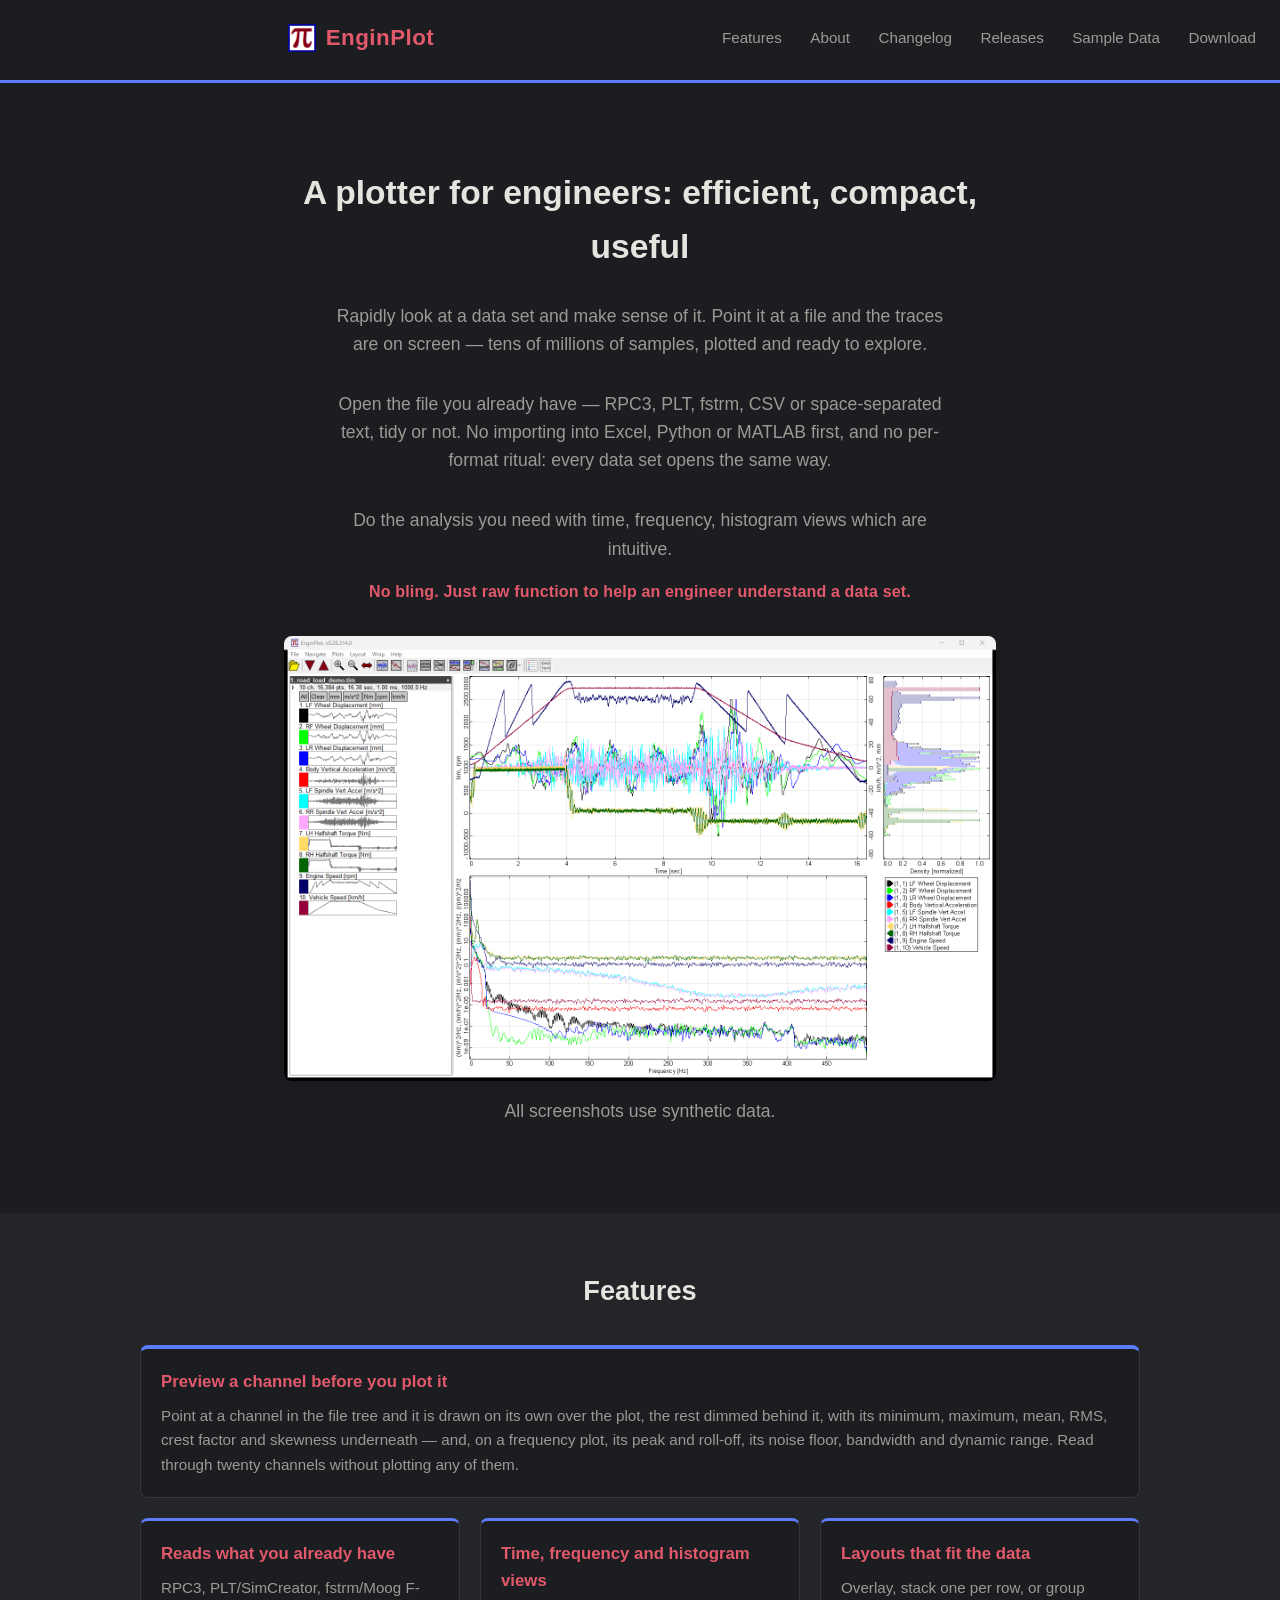
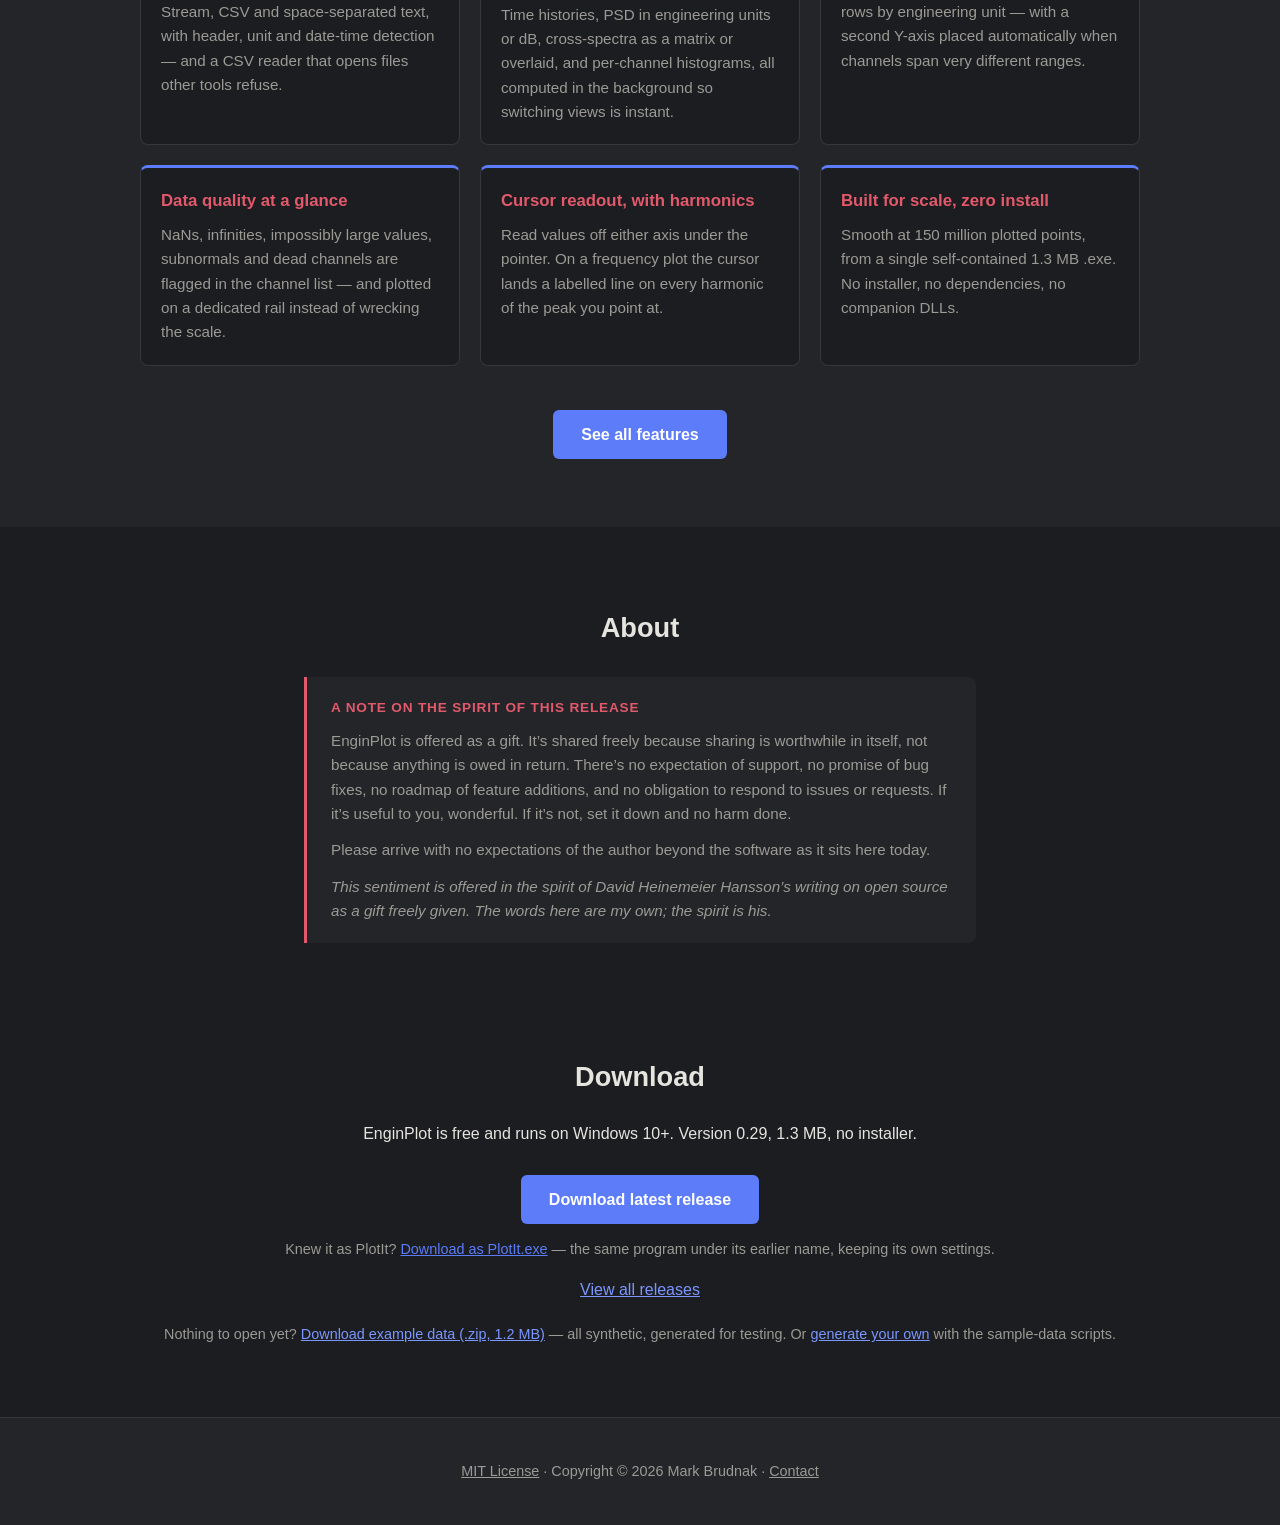
==== index.html @ 66fd397c "Ship 0.29.359.0, and lead the features with the preview 0.29.358.0 never left this repo, so it is re" ====
<!DOCTYPE html>
<html lang="en">
<head>
    <meta charset="UTF-8">
    <meta name="viewport" content="width=device-width, initial-scale=1.0">
    <title>EnginPlot — a plotter for engineers: efficient, compact, useful</title>
    <meta name="description" content="Look at a data set and make sense of it, fast. Opens the RPC3, PLT, fstrm, CSV or space-separated file you already have &mdash; no import into Excel, Python or MATLAB.">
    <link rel="icon" type="image/png" href="images/favicon.png">
    <link rel="stylesheet" href="styles.css">
</head>
<body>
    <header>
        <div class="brand">
            <img src="images/favicon.png" alt="">
            <h1>EnginPlot</h1>
        </div>
        <nav>
            <a href="features.html">Features</a>
            <a href="#about">About</a>
            <a href="changelog.html">Changelog</a>
            <a href="releases.html">Releases</a>
            <a href="sample-data.html">Sample Data</a>
            <a href="#download">Download</a>
        </nav>
    </header>

    <section id="hero">
        <h2>A plotter for engineers: efficient, compact, useful</h2>
        <p>Rapidly look at a data set and make sense of it. Point it at a file and the
           traces are on screen &mdash; tens of millions of samples, plotted and ready to
           explore.</p>
        <p>Open the file you already have &mdash; RPC3, PLT, fstrm, CSV or space-separated
           text, tidy or not. No importing into Excel, Python or MATLAB first, and no
           per-format ritual: every data set opens the same way.</p>
        <p>Do the analysis you need with time, frequency, histogram views
           which are intuitive.</p>
        <p class="hero-tag">No bling. Just raw function to help an engineer understand a data set.</p>

        <div class="hero-shot">
            <img src="images/features/overview.png" alt="EnginPlot showing ten channels of synthetic road-load data — a time-history plot above a power-spectral-density plot, with channel thumbnails on the left and a histogram panel on the right">
        </div>
        <p class="hero-note">All screenshots use synthetic data.</p>
    </section>

    <section id="features">
        <h2>Features</h2>
        <div class="feature-grid">
            <div class="feature-card feature-card-wide">
                <h3><a href="features.html#preview">Preview a channel before you plot it</a></h3>
                <p>Point at a channel in the file tree and it is drawn on its own over the plot,
                   the rest dimmed behind it, with its minimum, maximum, mean, RMS, crest factor
                   and skewness underneath &mdash; and, on a frequency plot, its peak and
                   roll-off, its noise floor, bandwidth and dynamic range. Read through twenty
                   channels without plotting any of them.</p>
            </div>
            <div class="feature-card">
                <h3><a href="features.html#formats">Reads what you already have</a></h3>
                <p>RPC3, PLT/SimCreator, fstrm/Moog F-Stream, CSV and space-separated text, with header, unit and date-time detection &mdash; and a CSV reader that opens files other tools refuse.</p>
            </div>
            <div class="feature-card">
                <h3><a href="features.html#spectra">Time, frequency and histogram views</a></h3>
                <p>Time histories, PSD in engineering units or dB, cross-spectra as a matrix or overlaid, and per-channel histograms, all computed in the background so switching views is instant.</p>
            </div>
            <div class="feature-card">
                <h3><a href="features.html#dual-axis">Layouts that fit the data</a></h3>
                <p>Overlay, stack one per row, or group rows by engineering unit &mdash; with a second Y-axis placed automatically when channels span very different ranges.</p>
            </div>
            <div class="feature-card">
                <h3><a href="features.html#quality">Data quality at a glance</a></h3>
                <p>NaNs, infinities, impossibly large values, subnormals and dead channels are flagged in the channel list &mdash; and plotted on a dedicated rail instead of wrecking the scale.</p>
            </div>
            <div class="feature-card">
                <h3><a href="features.html#cursor">Cursor readout, with harmonics</a></h3>
                <p>Read values off either axis under the pointer. On a frequency plot the cursor lands a labelled line on every harmonic of the peak you point at.</p>
            </div>
            <div class="feature-card">
                <h3><a href="features.html#big-data">Built for scale, zero install</a></h3>
                <p>Smooth at 150 million plotted points, from a single self-contained 1.3&nbsp;MB .exe. No installer, no dependencies, no companion DLLs.</p>
            </div>
        </div>
        <p class="features-more"><a href="features.html" class="btn">See all features</a></p>
    </section>

    <section id="about">
        <h2>About</h2>
        <div class="gift-note">
            <h3>A note on the spirit of this release</h3>
            <p>EnginPlot is offered as a gift. It&rsquo;s shared freely because sharing is
               worthwhile in itself, not because anything is owed in return. There&rsquo;s
               no expectation of support, no promise of bug fixes, no roadmap of feature
               additions, and no obligation to respond to issues or requests. If it&rsquo;s
               useful to you, wonderful. If it&rsquo;s not, set it down and no harm done.</p>
            <p>Please arrive with no expectations of the author beyond the software as it
               sits here today.</p>
            <p>This sentiment is offered in the spirit of David Heinemeier Hansson&rsquo;s
               writing on open source as a gift freely given. The words here are my own;
               the spirit is his.</p>
        </div>
    </section>

    <section id="download">
        <h2>Download</h2>
        <p>EnginPlot is free and runs on Windows 10+. Version 0.29, 1.3&nbsp;MB, no installer.</p>
        <a href="downloads/EnginPlot-latest.exe" class="btn" download>Download latest release</a>
        <p class="download-alt">Knew it as PlotIt?
           <a href="downloads/PlotIt-latest.exe" download>Download as PlotIt.exe</a> &mdash; the same
           program under its earlier name, keeping its own settings.</p>
        <p><a href="releases.html">View all releases</a></p>
        <p class="download-sub">Nothing to open yet? <a href="downloads/enginplot-example-data.zip" download>Download example data (.zip, 1.2&nbsp;MB)</a>
           &mdash; all synthetic, generated for testing. Or
           <a href="sample-data.html">generate your own</a> with the sample-data scripts.</p>
    </section>

    <footer>
        <p><a href="license.html">MIT License</a> &middot; Copyright &copy; 2026 Mark Brudnak &middot;
           <a href="mailto:contact@enginplot.net">Contact</a></p>
    </footer>

</body>
</html>
---- styles.css ----
:root {
    --ink: #e6e4df;
    --muted: #9c9a94;
    --bg: #1b1d21;
    --bg-alt: #232529;
    --border: #35373c;
    --accent: #5c7cfa;
    --accent-dark: #7c96ff;
    --maroon: #e2596b;
}

* {
    box-sizing: border-box;
}

body {
    font-family: -apple-system, "Segoe UI", Roboto, Arial, sans-serif;
    margin: 0;
    padding: 0;
    background-color: var(--bg);
    color: var(--ink);
    line-height: 1.6;
}

a {
    color: var(--accent-dark);
}

a:visited {
    color: var(--accent-dark);
}

a:hover {
    color: var(--accent);
}

header {
    background-color: var(--bg);
    padding: 20px 24px;
    text-align: center;
    border-bottom: 3px solid var(--accent);
    position: sticky;
    top: 0;
    z-index: 10;
}

.brand {
    display: inline-flex;
    align-items: center;
    gap: 10px;
}

.brand img {
    width: 28px;
    height: 28px;
}

header h1 {
    margin: 0;
    display: inline-block;
    font-size: 1.4rem;
    letter-spacing: 0.02em;
    color: var(--maroon);
}

nav {
    float: right;
    line-height: 2.2rem;
}

nav a {
    margin-left: 24px;
    text-decoration: none;
    color: var(--muted);
    font-size: 0.95rem;
}

nav a:hover {
    color: var(--accent);
}

h2 {
    color: var(--ink);
    font-size: 1.7rem;
    text-align: center;
}

section {
    max-width: 1000px;
    margin: 0 auto;
    padding: 56px 24px;
}

#hero {
    text-align: center;
    max-width: 760px;
}

#hero h2 {
    font-size: 2.1rem;
}

#hero > p {
    color: var(--muted);
    font-size: 1.1rem;
    max-width: 620px;
    margin: 16px auto 32px;
}

.hero-tag {
    color: var(--maroon) !important;
    font-weight: 600;
    font-size: 1rem !important;
    letter-spacing: 0.01em;
    margin: -16px auto 32px !important;
}

.hero-shot {
    border-radius: 8px;
    overflow: hidden;
    box-shadow: 0 4px 20px rgba(0, 0, 0, 0.12);
    background-color: var(--bg-alt);
}

.hero-shot img {
    width: 100%;
    height: auto;
    display: block;
}

#features {
    background-color: var(--bg-alt);
    max-width: none;
}

#features > h2, #download > h2 {
    margin-top: 0;
}

.feature-grid {
    max-width: 1000px;
    margin: 32px auto 0;
    display: grid;
    grid-template-columns: repeat(3, 1fr);
    gap: 20px;
}

.feature-card {
    background-color: var(--bg);
    border: 1px solid var(--border);
    border-top: 3px solid var(--accent);
    border-radius: 8px;
    padding: 20px;
}

.feature-card-wide {
    grid-column: 1 / -1;
    border-top-width: 4px;
}

.feature-card h3 {
    margin: 0 0 8px;
    color: var(--maroon);
    font-size: 1.05rem;
}

.feature-card h3 a {
    color: inherit;
    text-decoration: none;
}

.feature-card h3 a:hover {
    text-decoration: underline;
}

.features-more {
    text-align: center;
    margin: 32px 0 0;
}

.feature-card p {
    margin: 0;
    color: var(--muted);
    font-size: 0.95rem;
}

.screenshot-footnote, .hero-note {
    text-align: center;
    color: var(--muted);
    font-size: 0.85rem;
    margin-top: 24px;
}

.brand h1 a {
    color: inherit;
    text-decoration: none;
}

#about {
    max-width: 720px;
}

#changelog, #license, #releases {
    max-width: 720px;
}

.release-row {
    display: flex;
    align-items: center;
    justify-content: space-between;
    gap: 16px;
    padding: 18px 0;
    border-bottom: 1px solid var(--border);
}

.release-row:last-child {
    border-bottom: none;
}

.release-row-info h3 {
    margin: 0 0 4px;
    font-size: 1.05rem;
    color: var(--maroon);
}

.release-row-info p {
    margin: 0;
    color: var(--muted);
    font-size: 0.9rem;
}

.release-row-info p a {
    color: var(--accent);
}

.btn-small {
    padding: 8px 18px;
    margin: 0;
    font-size: 0.9rem;
    flex-shrink: 0;
}

.releases-intro {
    color: var(--muted);
    margin: 0 0 8px;
}

.release-row-links {
    display: flex;
    flex-direction: column;
    align-items: flex-end;
    gap: 6px;
    flex-shrink: 0;
}

.release-alt {
    font-size: 0.82rem;
    color: var(--muted);
    text-decoration: underline;
    text-decoration-style: dotted;
    text-underline-offset: 3px;
}

.release-alt:hover {
    color: var(--accent);
}

.license-text {
    margin-top: 24px;
    padding: 24px 28px;
    background-color: var(--bg-alt);
    border: 1px solid var(--border);
    border-radius: 8px;
    font-family: "Cascadia Mono", "Consolas", monospace;
    font-size: 0.85rem;
    line-height: 1.7;
    color: var(--ink);
    white-space: pre-wrap;
    overflow-x: auto;
}

.changelog-intro {
    color: var(--muted);
    margin-top: -8px;
}

.release {
    padding: 18px 0;
    border-bottom: 1px solid var(--border);
}

.release:last-child {
    border-bottom: none;
}

.release h3 {
    margin: 0 0 8px;
    font-size: 1.05rem;
    color: var(--maroon);
}

.release h3 time {
    color: var(--muted);
    font-weight: 400;
    font-size: 0.9rem;
}

.release ul {
    margin: 0;
    padding-left: 20px;
    color: var(--ink);
}

.release li {
    margin-bottom: 4px;
}

.gift-note {
    margin-top: 28px;
    padding: 20px 24px;
    background-color: var(--bg-alt);
    border-left: 3px solid var(--maroon);
    border-radius: 0 8px 8px 0;
}

.gift-note h3 {
    margin: 0 0 10px;
    font-size: 0.85rem;
    letter-spacing: 0.06em;
    text-transform: uppercase;
    color: var(--maroon);
}

.gift-note p {
    color: var(--muted);
    font-size: 0.95rem;
    margin: 0 0 12px;
}

.gift-note p:last-child {
    margin-bottom: 0;
    font-style: italic;
}

#download {
    text-align: center;
}

.download-alt {
    margin-top: 2px;
    font-size: 0.9rem;
    color: var(--muted);
}

.download-alt a {
    color: var(--accent);
}

.download-sub {
    margin-top: 20px;
    font-size: 0.9rem;
    color: var(--muted);
}

.btn {
    display: inline-block;
    background-color: var(--accent);
    color: white;
    padding: 12px 28px;
    text-decoration: none;
    border-radius: 6px;
    margin: 12px 0;
    font-weight: 600;
}

.btn:hover {
    background-color: var(--accent-dark);
}

footer {
    text-align: center;
    padding: 28px;
    background-color: var(--bg-alt);
    border-top: 1px solid var(--border);
    color: var(--muted);
    font-size: 0.9rem;
}

footer a {
    color: var(--muted);
}

/* ---------- Features page ---------- */

#overview {
    max-width: 1100px;
    padding-bottom: 24px;
}

#overview > h2 {
    margin-top: 0;
}

.overview-intro {
    text-align: center;
    color: var(--muted);
    max-width: 620px;
    margin: 0 auto 28px;
}

.overview-shot {
    margin: 0;
}

.hotspot-frame {
    position: relative;
}

.hotspot-frame img {
    width: 100%;
    display: block;
    border: 1px solid var(--border);
    border-radius: 8px;
}

.hotspot {
    position: absolute;
    transform: translate(-50%, -50%);
    width: 30px;
    height: 30px;
    border-radius: 50%;
    background-color: var(--maroon);
    color: white !important;
    font-weight: 700;
    font-size: 0.9rem;
    line-height: 30px;
    text-align: center;
    text-decoration: none;
    box-shadow: 0 0 0 3px rgba(255, 255, 255, 0.85), 0 2px 8px rgba(0, 0, 0, 0.5);
}

.hotspot:hover, .hotspot:focus-visible {
    background-color: var(--accent);
}

.overview-key {
    display: flex;
    flex-wrap: wrap;
    justify-content: center;
    gap: 6px 28px;
    margin: 20px 0 0;
    padding-left: 20px;
    color: var(--muted);
    font-size: 0.95rem;
}

.features-layout {
    max-width: 1100px;
    margin: 0 auto;
    padding: 0 24px 56px;
    display: grid;
    grid-template-columns: 170px 1fr;
    gap: 40px;
    align-items: start;
}

.chapter-nav {
    float: none;
    position: sticky;
    top: 100px;
    display: flex;
    flex-direction: column;
    line-height: 1.4;
    border-left: 2px solid var(--border);
}

.chapter-nav a {
    margin: 0 0 0 -2px;
    padding: 6px 0 6px 14px;
    border-left: 2px solid transparent;
}

.chapter-nav a.active {
    color: var(--ink);
    border-left-color: var(--maroon);
}

.chapters {
    min-width: 0;
}

.chapter {
    max-width: none;
    padding: 24px 0;
}

.chapter > h2 {
    text-align: left;
    margin: 0 0 8px;
    padding-bottom: 8px;
    border-bottom: 1px solid var(--border);
}

.chapter, .feature-row, #overview {
    scroll-margin-top: 90px;
}

.feature-row {
    display: flex;
    align-items: center;
    gap: 32px;
    padding: 28px 0;
    border-bottom: 1px solid var(--border);
}

.feature-row:last-child {
    border-bottom: none;
}

.feature-row:nth-of-type(even) {
    flex-direction: row-reverse;
}

.feature-row figure {
    flex: 0 0 55%;
    margin: 0;
}

.feature-row figure img, .feature-row figure video {
    width: 100%;
    display: block;
    border: 1px solid var(--border);
    border-radius: 6px;
    background-color: var(--bg-alt);
}

.feature-row .figure-tall {
    text-align: center;
}

.feature-row .figure-tall img {
    width: auto;
    max-width: 100%;
    max-height: 560px;
    display: inline-block;
}

.feature-row figure a {
    display: block;
}

.feature-row figure a:hover img {
    border-color: var(--accent);
}

.exe-card {
    display: grid;
    grid-template-columns: auto 1fr;
    align-items: center;
    gap: 14px 18px;
    padding: 28px;
    border: 1px solid var(--border);
    border-radius: 6px;
    background-color: var(--bg-alt);
}

.exe-card > img {
    width: 56px;
    height: 56px;
}

.exe-name {
    font-family: "Cascadia Mono", "Consolas", monospace;
    font-size: 1.15rem;
    color: var(--ink);
}

.exe-meta {
    color: var(--muted);
    font-size: 0.9rem;
}

.exe-facts {
    grid-column: 1 / -1;
    margin: 0;
    padding: 14px 0 0;
    border-top: 1px solid var(--border);
    list-style: none;
    display: flex;
    flex-wrap: wrap;
    gap: 8px 20px;
    color: var(--ink);
    font-size: 0.92rem;
}

.exe-facts li::before {
    content: "\2713";
    color: var(--maroon);
    margin-right: 6px;
}

.shot-placeholder {
    aspect-ratio: 16 / 10;
    display: flex;
    align-items: center;
    justify-content: center;
    padding: 20px;
    text-align: center;
    color: var(--muted);
    font-size: 0.85rem;
    border: 2px dashed var(--border);
    border-radius: 6px;
    background-color: var(--bg-alt);
}

.feature-text h3 {
    margin: 0 0 8px;
    color: var(--maroon);
    font-size: 1.15rem;
}

.feature-text p {
    margin: 0 0 10px;
    font-size: 0.97rem;
}

.feature-text p.how {
    color: var(--muted);
    font-size: 0.9rem;
}

.feature-text code {
    font-family: "Cascadia Mono", "Consolas", monospace;
    font-size: 0.85em;
    background-color: var(--bg-alt);
    padding: 1px 5px;
    border-radius: 4px;
}

@media (max-width: 860px) {
    .features-layout {
        display: block;
        padding: 0 16px 40px;
    }

    .chapter-nav {
        position: static;
        flex-direction: row;
        overflow-x: auto;
        gap: 8px;
        border-left: none;
        padding: 4px 0 12px;
    }

    .chapter-nav a {
        flex-shrink: 0;
        margin: 0;
        padding: 4px 12px;
        border: 1px solid var(--border);
        border-radius: 999px;
    }

    .chapter-nav a.active {
        border-color: var(--maroon);
    }

    .feature-row, .feature-row:nth-of-type(even) {
        flex-direction: column;
        align-items: stretch;
        gap: 16px;
    }

    .hotspot {
        width: 22px;
        height: 22px;
        line-height: 22px;
        font-size: 0.75rem;
    }
}

@media (max-width: 720px) {
    nav {
        float: none;
        display: block;
        margin-top: 8px;
    }

    .feature-grid {
        grid-template-columns: 1fr;
    }
}
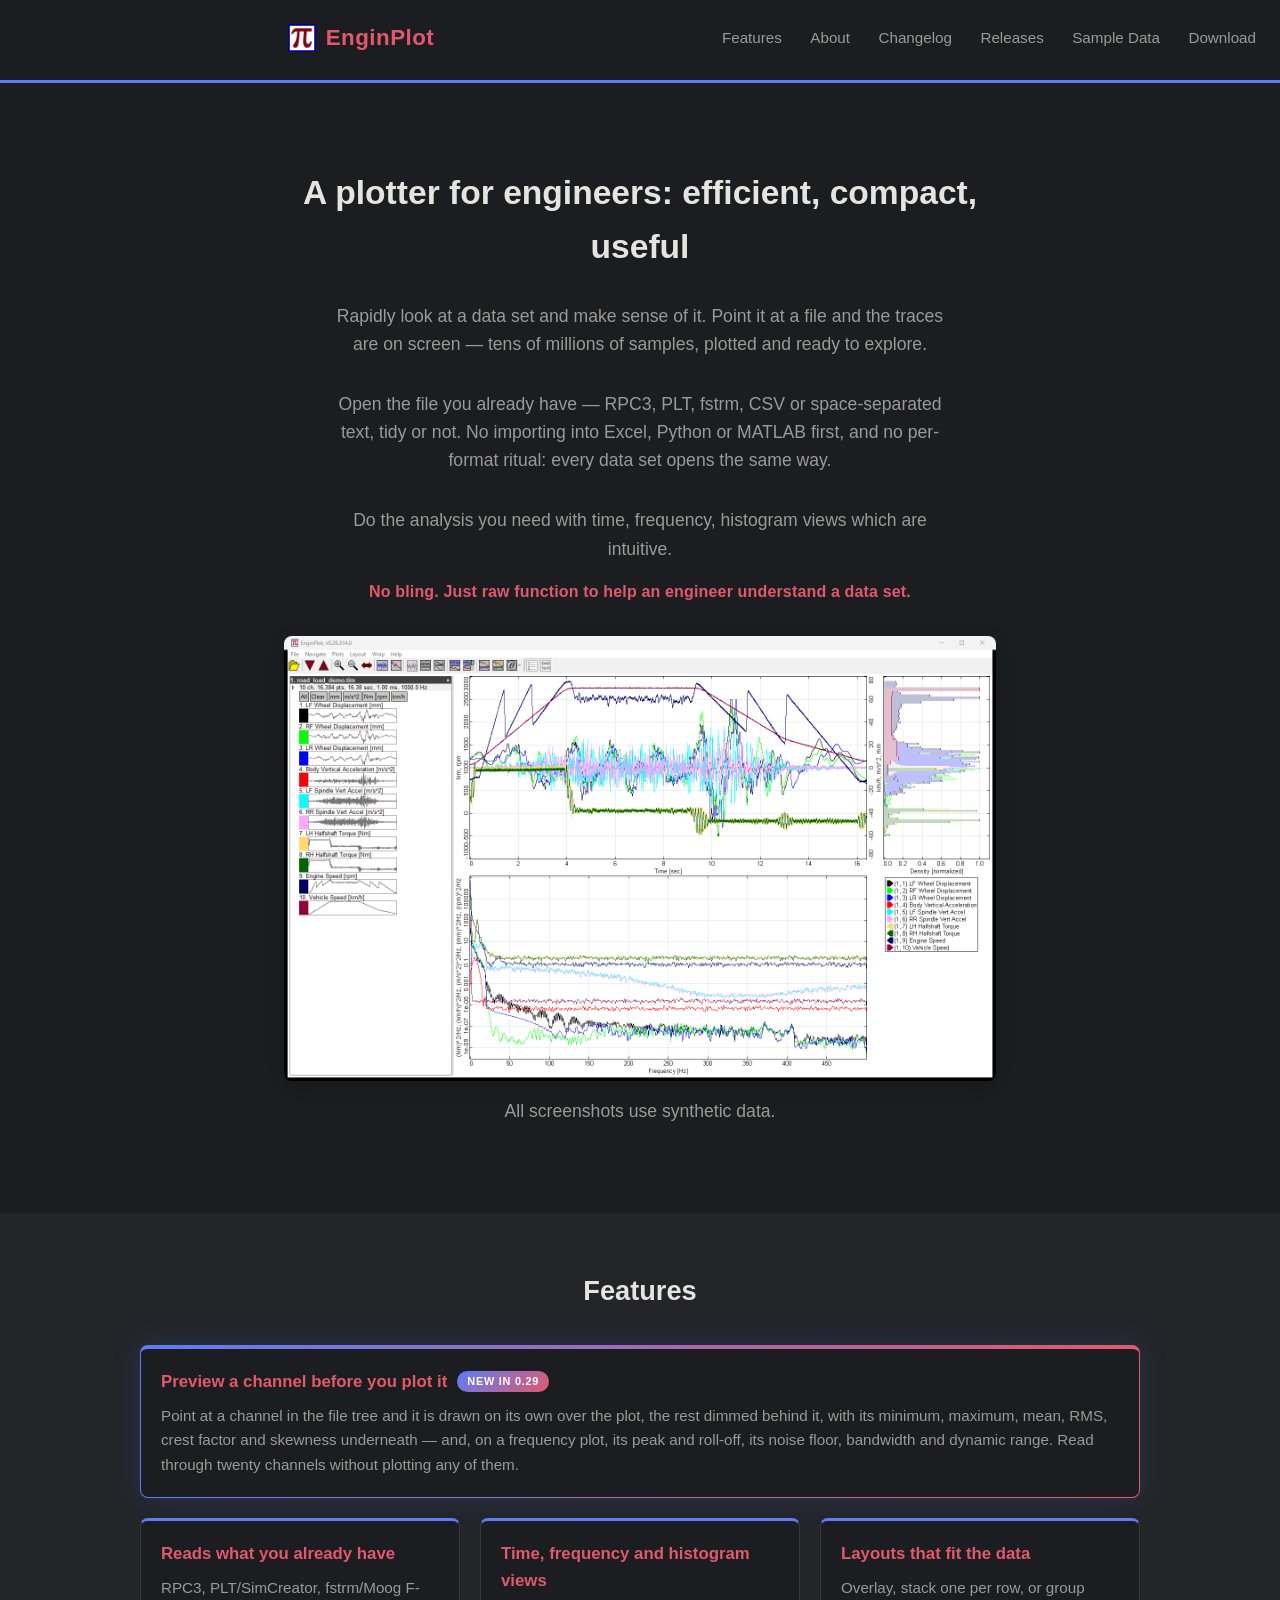
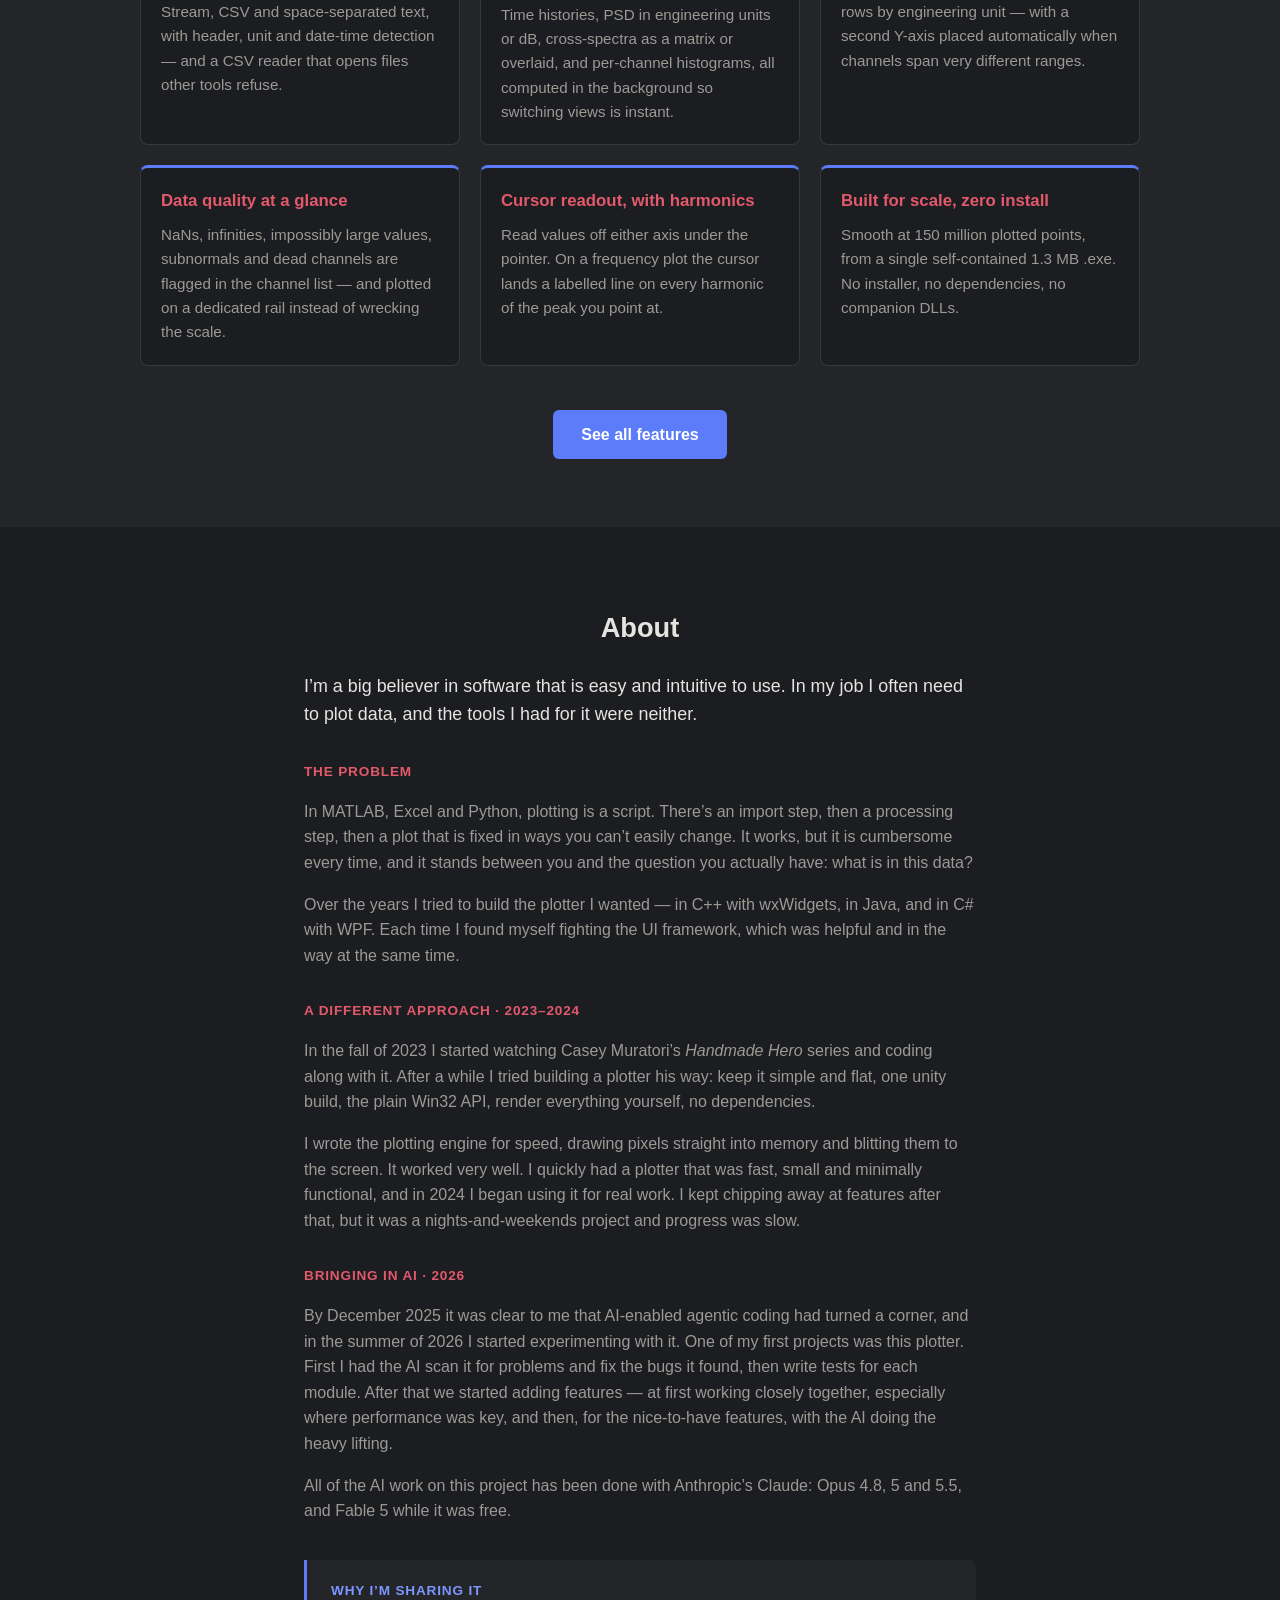
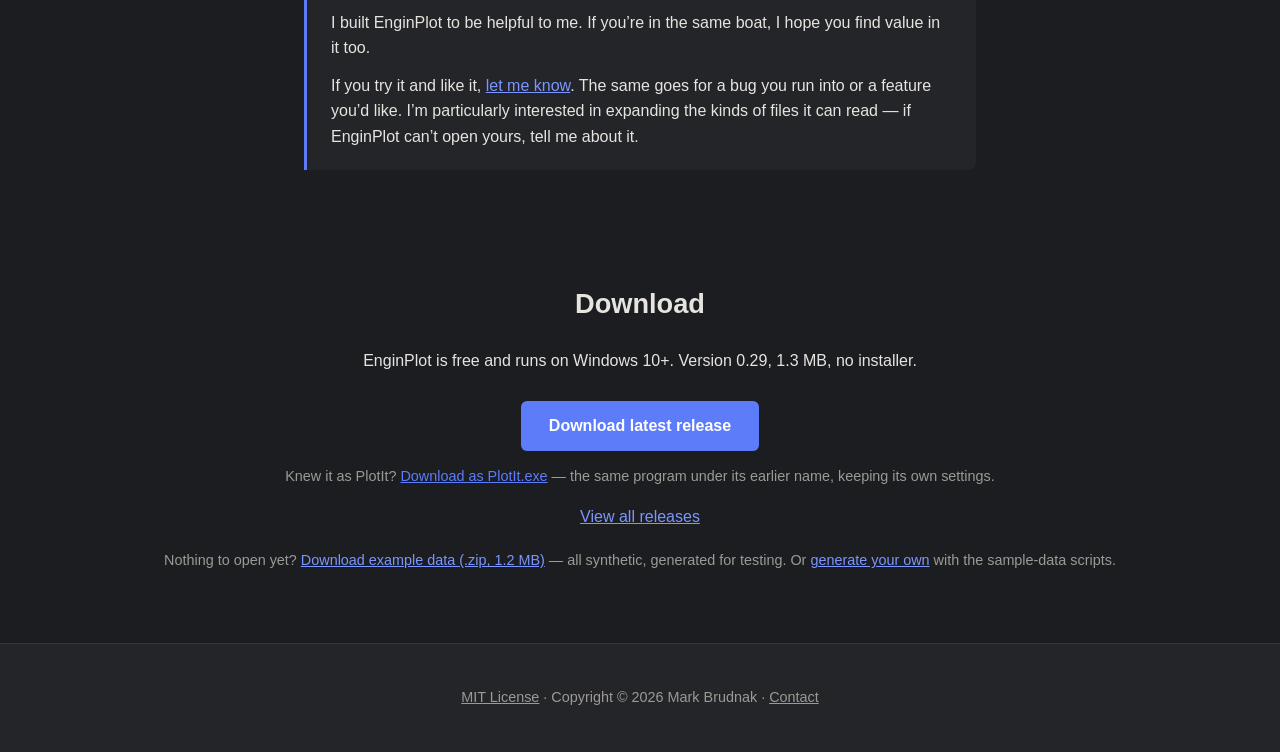
==== commit 8695bd19: "Tell the project's story in About, and flag the preview as new About was a note on open source as a " ====
--- a/index.html
+++ b/index.html
@@ -46,7 +46,7 @@
         <h2>Features</h2>
         <div class="feature-grid">
             <div class="feature-card feature-card-wide">
-                <h3><a href="features.html#preview">Preview a channel before you plot it</a></h3>
+                <h3><a href="features.html#preview">Preview a channel before you plot it</a><span class="badge-new">New in 0.29</span></h3>
                 <p>Point at a channel in the file tree and it is drawn on its own over the plot,
                    the rest dimmed behind it, with its minimum, maximum, mean, RMS, crest factor
                    and skewness underneath &mdash; and, on a frequency plot, its peak and
@@ -83,18 +83,47 @@
 
     <section id="about">
         <h2>About</h2>
-        <div class="gift-note">
-            <h3>A note on the spirit of this release</h3>
-            <p>EnginPlot is offered as a gift. It&rsquo;s shared freely because sharing is
-               worthwhile in itself, not because anything is owed in return. There&rsquo;s
-               no expectation of support, no promise of bug fixes, no roadmap of feature
-               additions, and no obligation to respond to issues or requests. If it&rsquo;s
-               useful to you, wonderful. If it&rsquo;s not, set it down and no harm done.</p>
-            <p>Please arrive with no expectations of the author beyond the software as it
-               sits here today.</p>
-            <p>This sentiment is offered in the spirit of David Heinemeier Hansson&rsquo;s
-               writing on open source as a gift freely given. The words here are my own;
-               the spirit is his.</p>
+        <p class="about-lead">I&rsquo;m a big believer in software that is easy and intuitive to
+           use. In my job I often need to plot data, and the tools I had for it were neither.</p>
+
+        <h3>The problem</h3>
+        <p>In MATLAB, Excel and Python, plotting is a script. There&rsquo;s an import step, then a
+           processing step, then a plot that is fixed in ways you can&rsquo;t easily change. It
+           works, but it is cumbersome every time, and it stands between you and the question you
+           actually have: what is in this data?</p>
+        <p>Over the years I tried to build the plotter I wanted &mdash; in C++ with wxWidgets, in
+           Java, and in C# with WPF. Each time I found myself fighting the UI framework, which was
+           helpful and in the way at the same time.</p>
+
+        <h3>A different approach &middot; 2023&ndash;2024</h3>
+        <p>In the fall of 2023 I started watching Casey Muratori&rsquo;s <em>Handmade Hero</em>
+           series and coding along with it. After a while I tried building a plotter his way: keep
+           it simple and flat, one unity build, the plain Win32 API, render everything yourself, no
+           dependencies.</p>
+        <p>I wrote the plotting engine for speed, drawing pixels straight into memory and blitting
+           them to the screen. It worked very well. I quickly had a plotter that was fast, small
+           and minimally functional, and in 2024 I began using it for real work. I kept chipping
+           away at features after that, but it was a nights-and-weekends project and progress was
+           slow.</p>
+
+        <h3>Bringing in AI &middot; 2026</h3>
+        <p>By December 2025 it was clear to me that AI-enabled agentic coding had turned a corner,
+           and in the summer of 2026 I started experimenting with it. One of my first projects was
+           this plotter. First I had the AI scan it for problems and fix the bugs it found, then
+           write tests for each module. After that we started adding features &mdash; at first
+           working closely together, especially where performance was key, and then, for the
+           nice-to-have features, with the AI doing the heavy lifting.</p>
+        <p>All of the AI work on this project has been done with Anthropic&rsquo;s Claude: Opus 4.8,
+           5 and 5.5, and Fable 5 while it was free.</p>
+
+        <div class="about-callout">
+            <h3>Why I&rsquo;m sharing it</h3>
+            <p>I built EnginPlot to be helpful to me. If you&rsquo;re in the same boat, I hope you
+               find value in it too.</p>
+            <p>If you try it and like it, <a href="mailto:contact@enginplot.net">let me know</a>.
+               The same goes for a bug you run into or a feature you&rsquo;d like. I&rsquo;m
+               particularly interested in expanding the kinds of files it can read &mdash; if
+               EnginPlot can&rsquo;t open yours, tell me about it.</p>
         </div>
     </section>
 
--- a/styles.css
+++ b/styles.css
@@ -155,7 +155,40 @@
 
 .feature-card-wide {
     grid-column: 1 / -1;
+    border: 1px solid transparent;
     border-top-width: 4px;
+    background:
+        linear-gradient(var(--bg), var(--bg)) padding-box,
+        linear-gradient(90deg, var(--accent), var(--maroon)) border-box;
+    box-shadow: 0 0 28px rgba(92, 124, 250, 0.16);
+}
+
+.badge-new {
+    display: inline-block;
+    margin-left: 10px;
+    padding: 2px 10px;
+    border-radius: 999px;
+    background: linear-gradient(135deg, var(--accent), var(--maroon));
+    color: #fff;
+    font-size: 0.68rem;
+    font-weight: 700;
+    letter-spacing: 0.07em;
+    text-transform: uppercase;
+    vertical-align: 2px;
+    white-space: nowrap;
+    box-shadow: 0 0 0 0 rgba(226, 89, 107, 0.55);
+}
+
+@media (prefers-reduced-motion: no-preference) {
+    .badge-new {
+        animation: badge-pulse 2.6s ease-out infinite;
+    }
+}
+
+@keyframes badge-pulse {
+    0%   { box-shadow: 0 0 0 0 rgba(226, 89, 107, 0.55); }
+    70%  { box-shadow: 0 0 0 8px rgba(226, 89, 107, 0); }
+    100% { box-shadow: 0 0 0 0 rgba(226, 89, 107, 0); }
 }
 
 .feature-card h3 {
@@ -315,31 +348,51 @@
     margin-bottom: 4px;
 }
 
-.gift-note {
-    margin-top: 28px;
-    padding: 20px 24px;
-    background-color: var(--bg-alt);
-    border-left: 3px solid var(--maroon);
-    border-radius: 0 8px 8px 0;
-}
-
-.gift-note h3 {
-    margin: 0 0 10px;
+.about-lead {
+    font-size: 1.12rem;
+    color: var(--ink);
+}
+
+#about h3 {
+    margin: 32px 0 8px;
     font-size: 0.85rem;
     letter-spacing: 0.06em;
     text-transform: uppercase;
     color: var(--maroon);
 }
 
-.gift-note p {
-    color: var(--muted);
-    font-size: 0.95rem;
+#about p {
+    color: var(--muted);
+}
+
+#about .about-lead {
+    color: var(--ink);
+}
+
+.about-callout {
+    margin-top: 36px;
+    padding: 20px 24px;
+    background-color: var(--bg-alt);
+    border-left: 3px solid var(--accent);
+    border-radius: 0 8px 8px 0;
+}
+
+#about .about-callout h3 {
+    margin-top: 0;
+    color: var(--accent-dark);
+}
+
+#about .about-callout p {
+    color: var(--ink);
     margin: 0 0 12px;
 }
 
-.gift-note p:last-child {
+#about .about-callout p:last-child {
     margin-bottom: 0;
-    font-style: italic;
+}
+
+#about .about-callout a {
+    color: var(--accent-dark);
 }
 
 #download {
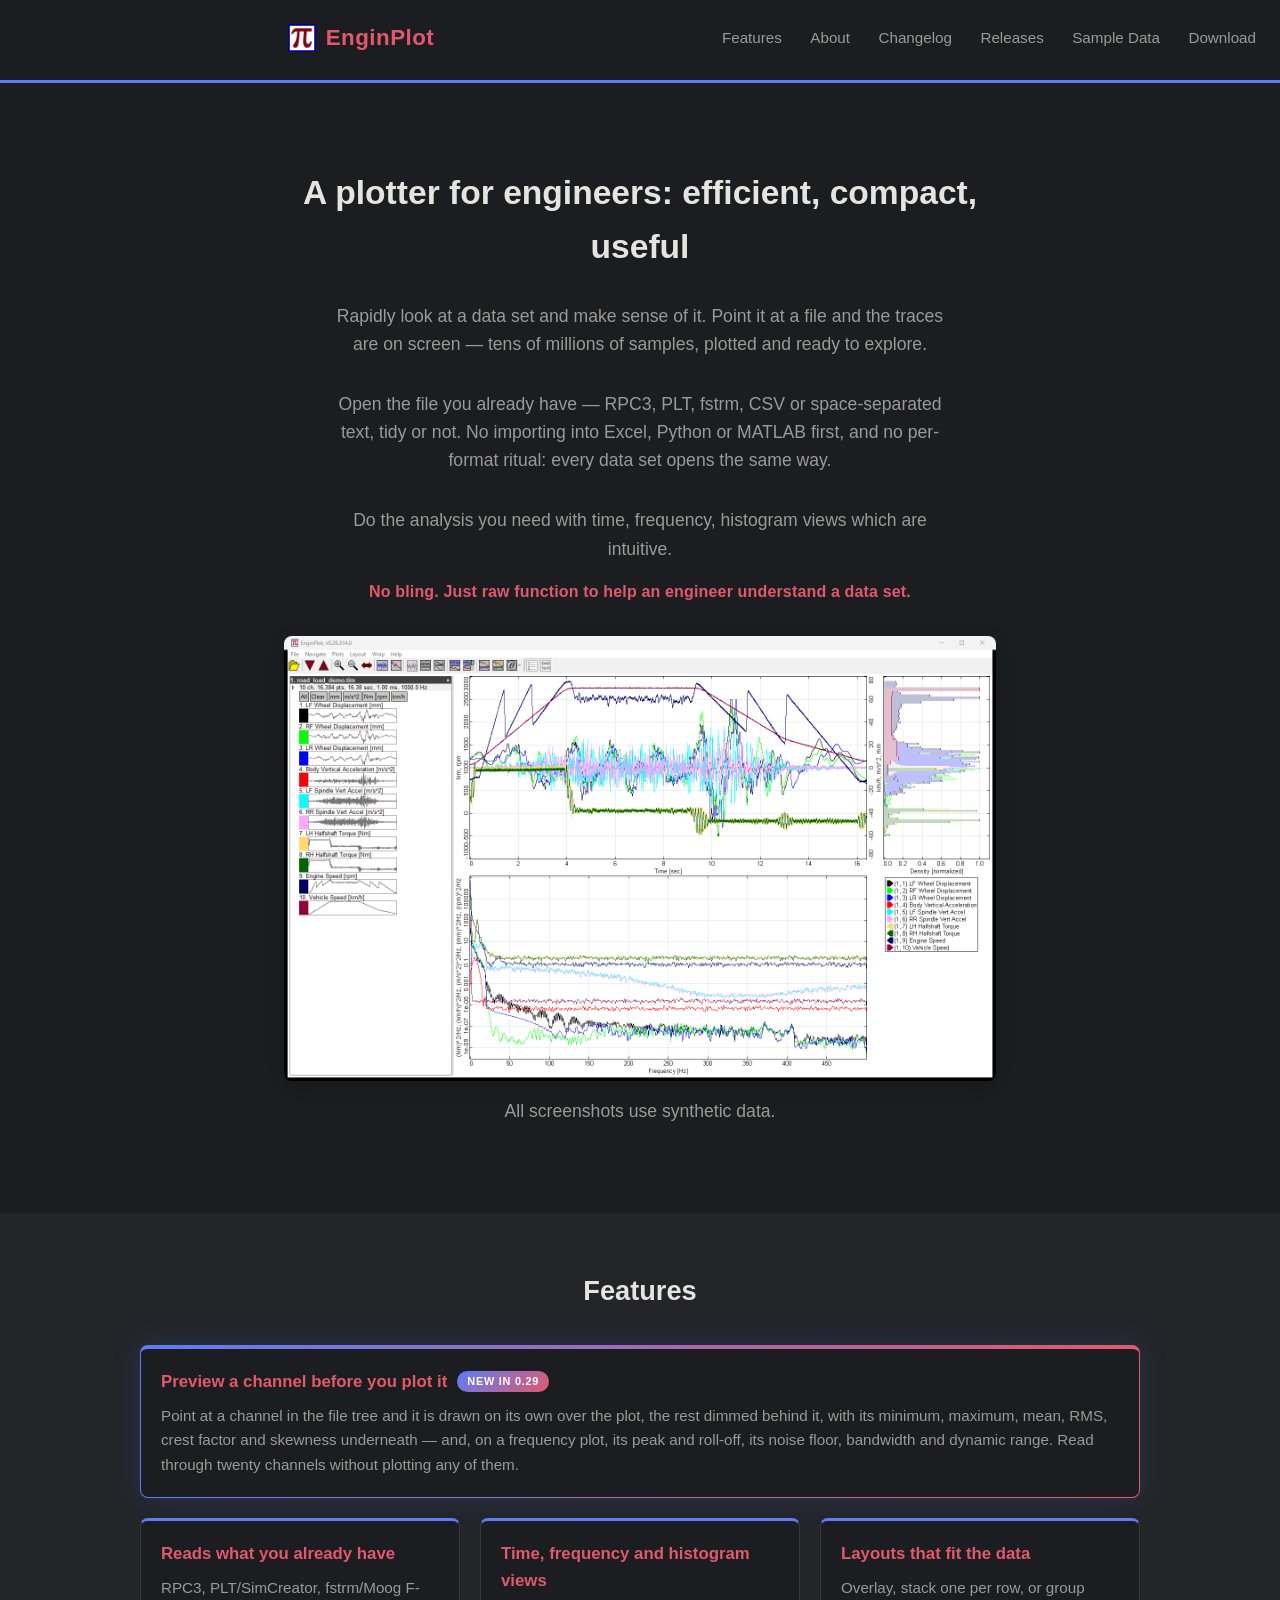
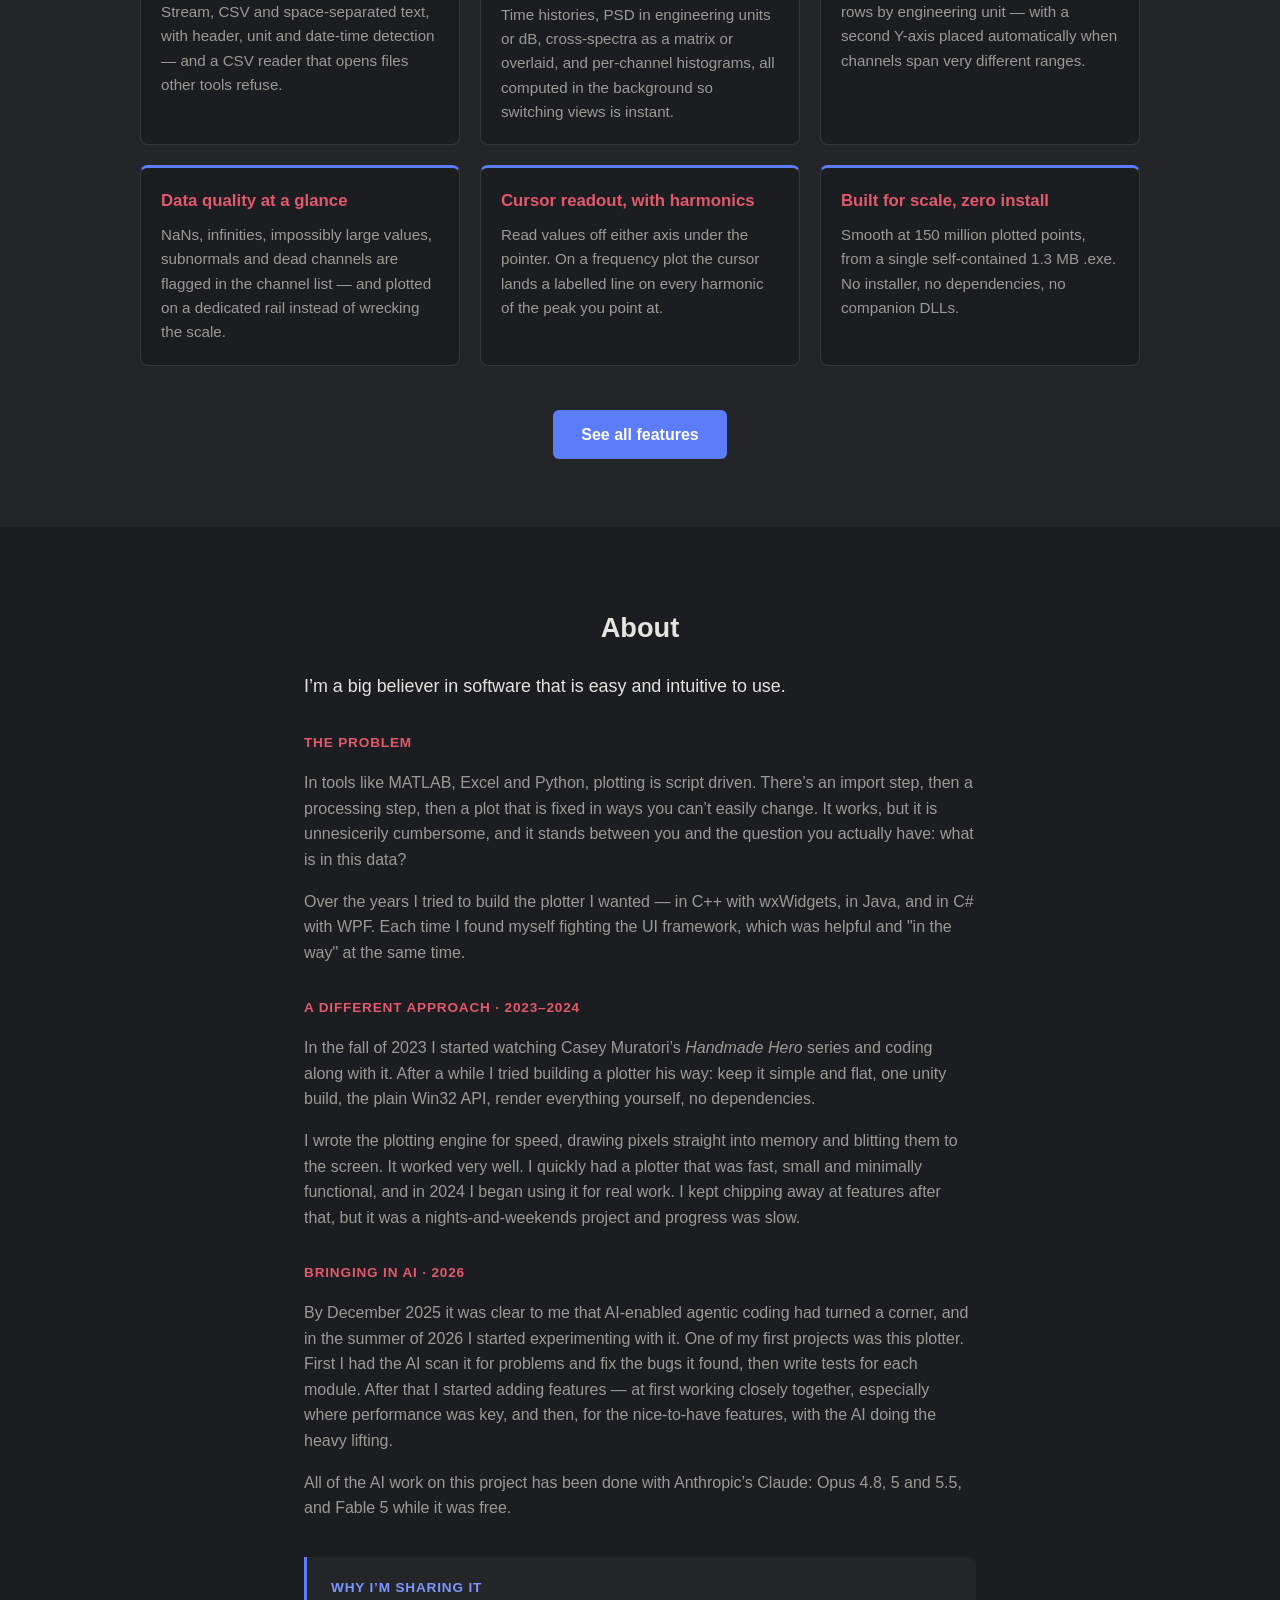
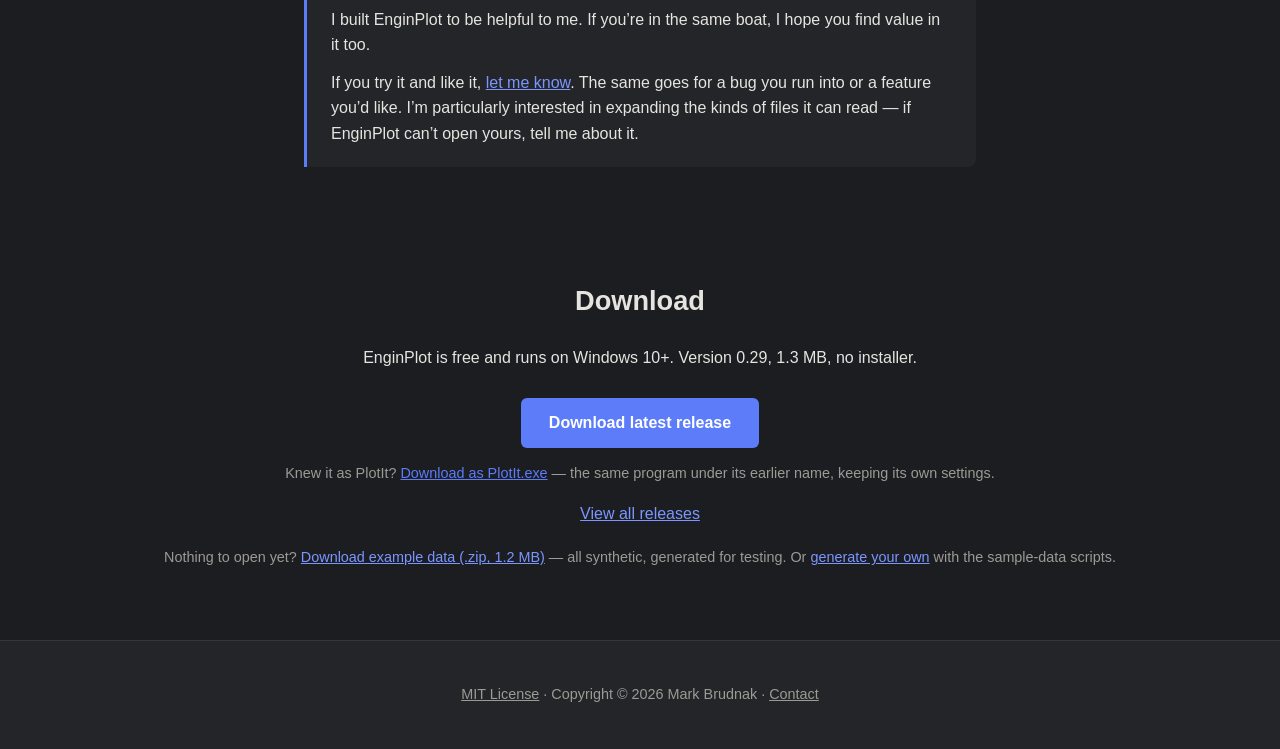
==== commit 3dbcaf95: "manual changes." ====
--- a/index.html
+++ b/index.html
@@ -84,16 +84,16 @@
     <section id="about">
         <h2>About</h2>
         <p class="about-lead">I&rsquo;m a big believer in software that is easy and intuitive to
-           use. In my job I often need to plot data, and the tools I had for it were neither.</p>
+           use.</p>
 
         <h3>The problem</h3>
-        <p>In MATLAB, Excel and Python, plotting is a script. There&rsquo;s an import step, then a
+        <p>In tools like MATLAB, Excel and Python, plotting is script driven. There&rsquo;s an import step, then a
            processing step, then a plot that is fixed in ways you can&rsquo;t easily change. It
-           works, but it is cumbersome every time, and it stands between you and the question you
+           works, but it is unnesicerily cumbersome, and it stands between you and the question you
            actually have: what is in this data?</p>
         <p>Over the years I tried to build the plotter I wanted &mdash; in C++ with wxWidgets, in
            Java, and in C# with WPF. Each time I found myself fighting the UI framework, which was
-           helpful and in the way at the same time.</p>
+           helpful and "in the way" at the same time.</p>
 
         <h3>A different approach &middot; 2023&ndash;2024</h3>
         <p>In the fall of 2023 I started watching Casey Muratori&rsquo;s <em>Handmade Hero</em>
@@ -110,7 +110,7 @@
         <p>By December 2025 it was clear to me that AI-enabled agentic coding had turned a corner,
            and in the summer of 2026 I started experimenting with it. One of my first projects was
            this plotter. First I had the AI scan it for problems and fix the bugs it found, then
-           write tests for each module. After that we started adding features &mdash; at first
+           write tests for each module. After that I started adding features &mdash; at first
            working closely together, especially where performance was key, and then, for the
            nice-to-have features, with the AI doing the heavy lifting.</p>
         <p>All of the AI work on this project has been done with Anthropic&rsquo;s Claude: Opus 4.8,
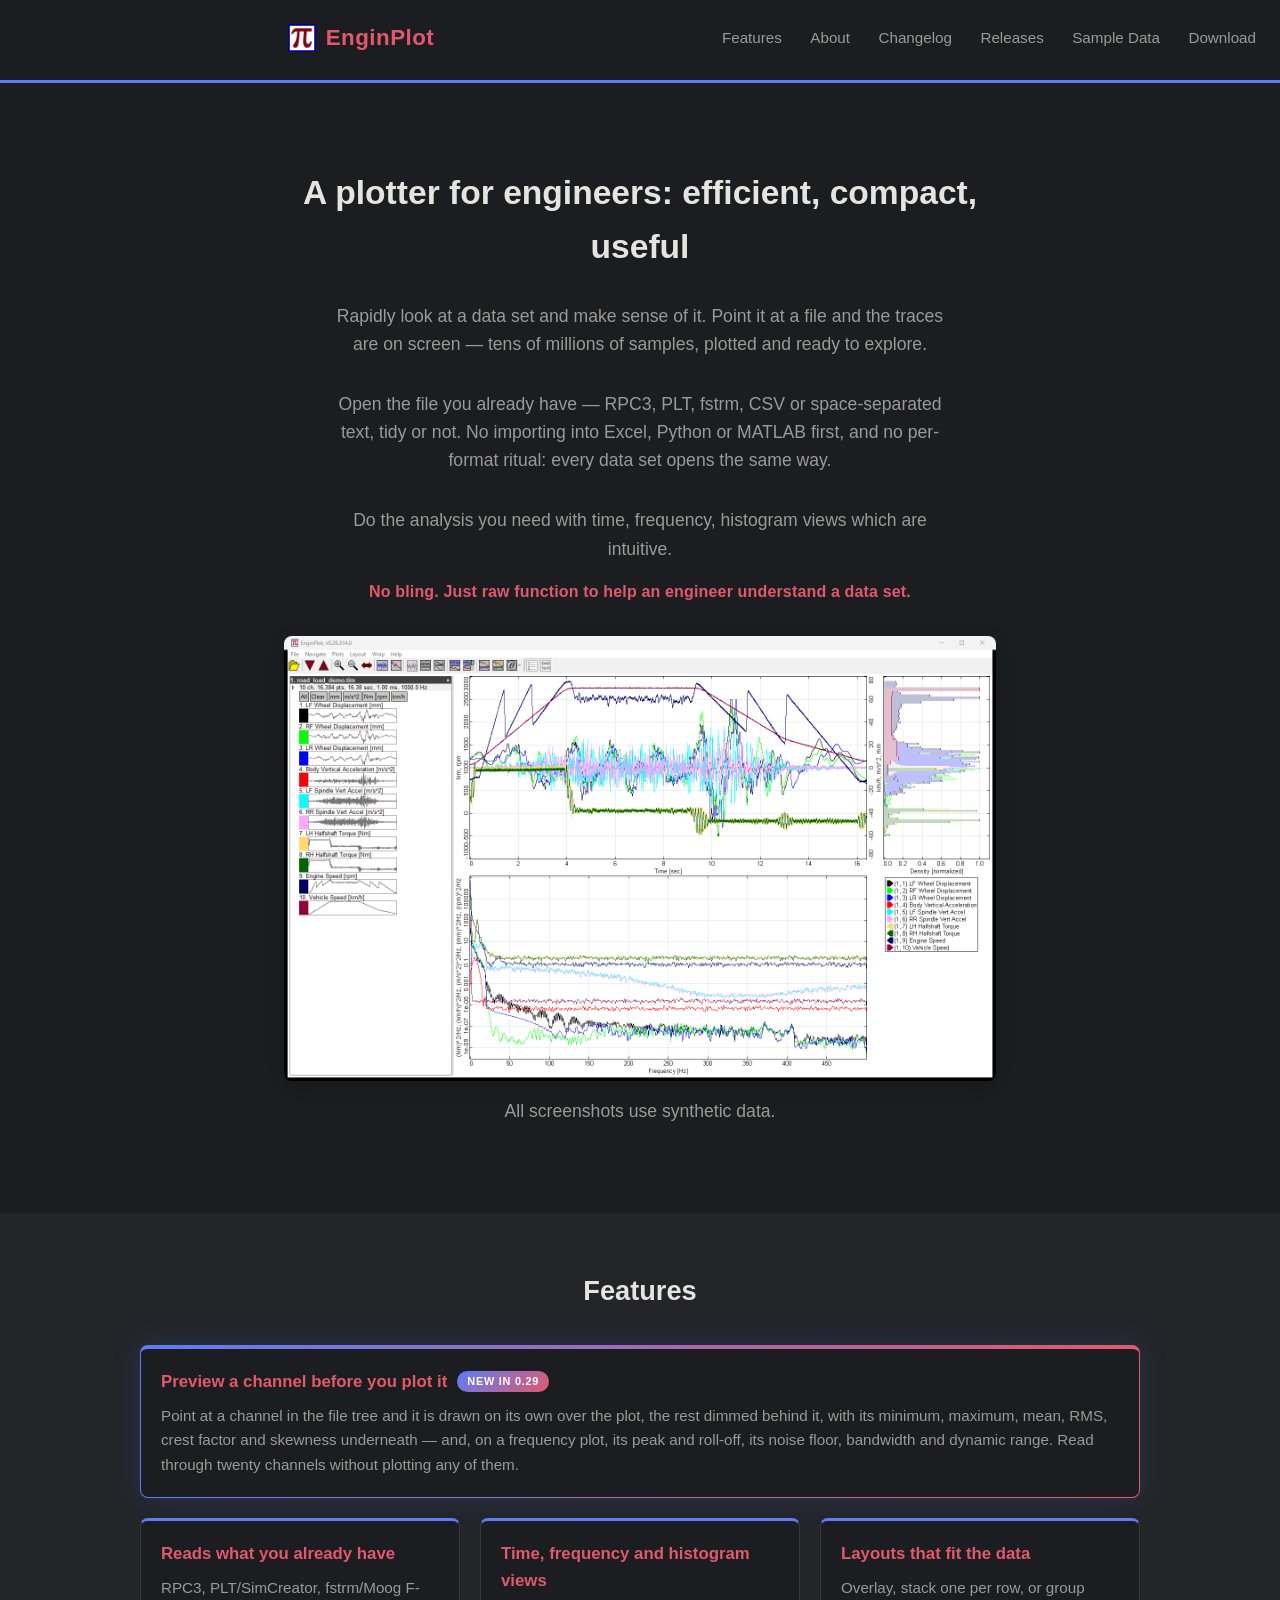
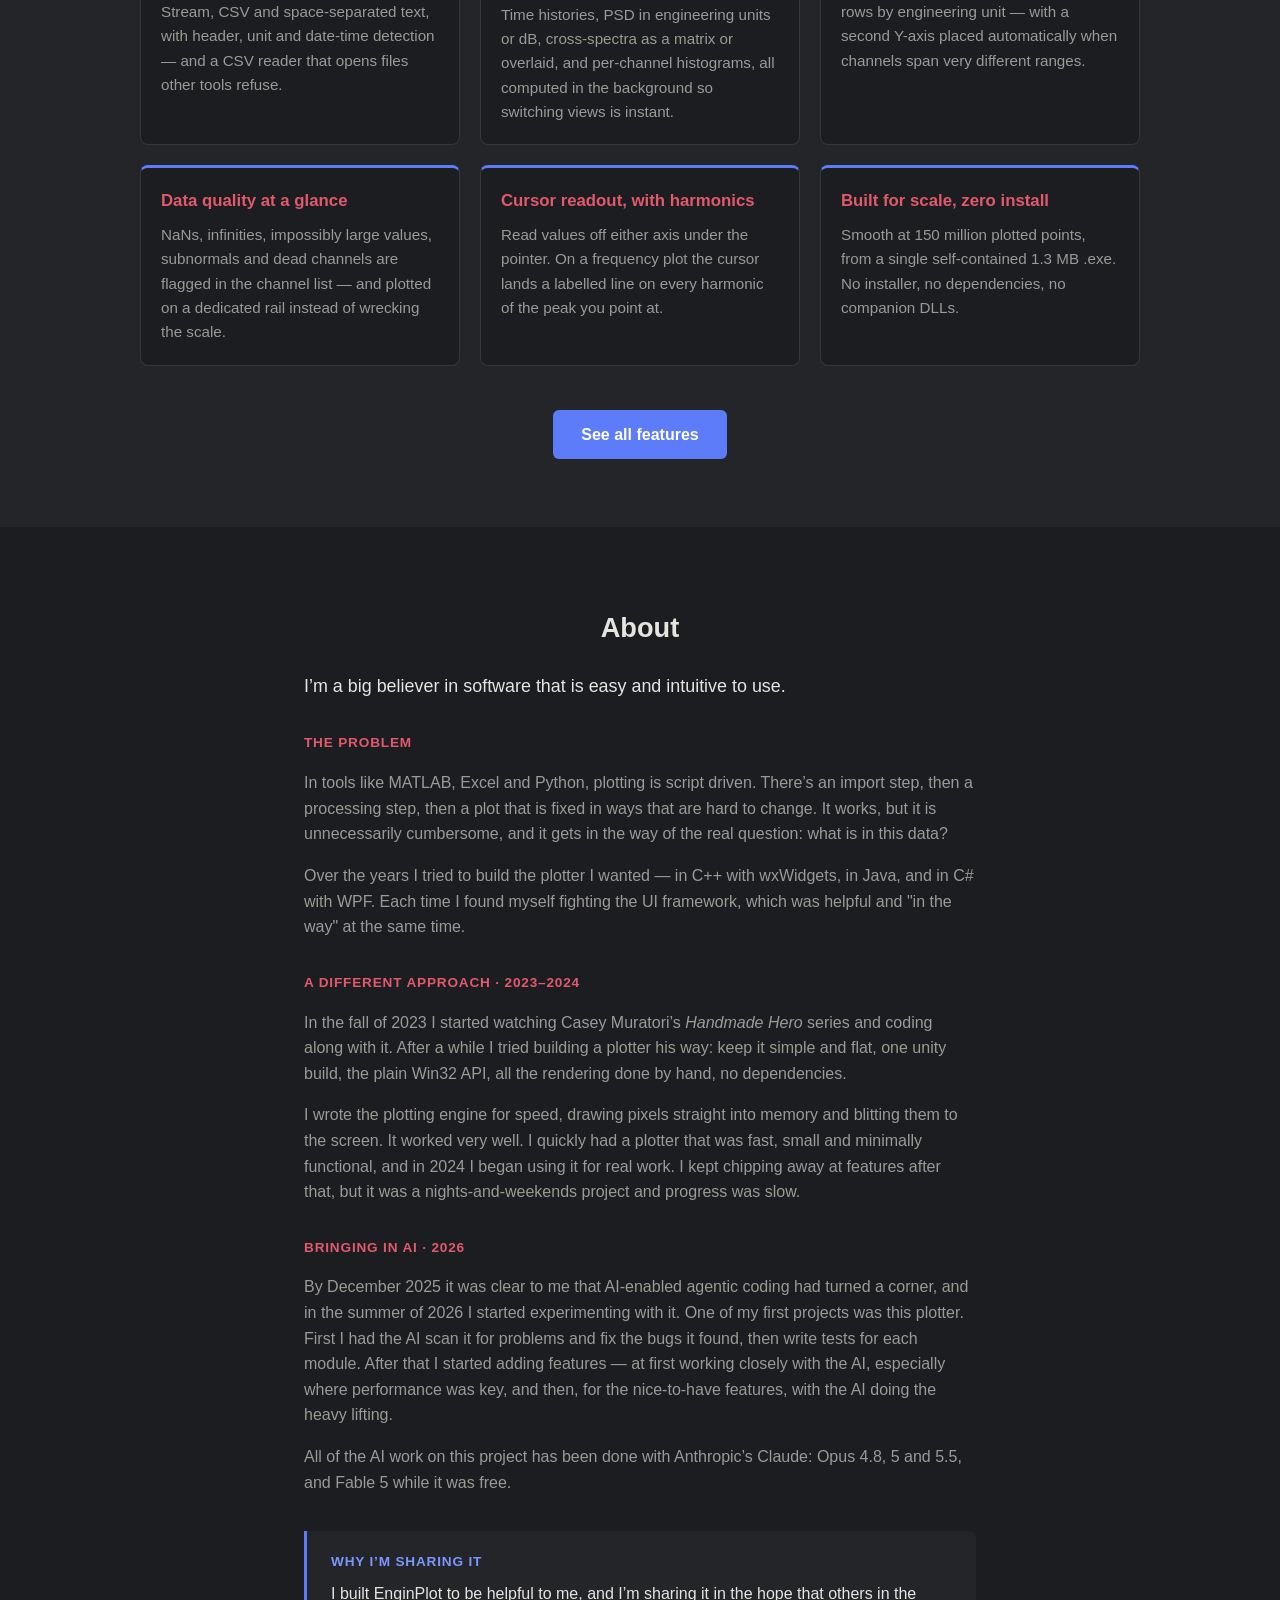
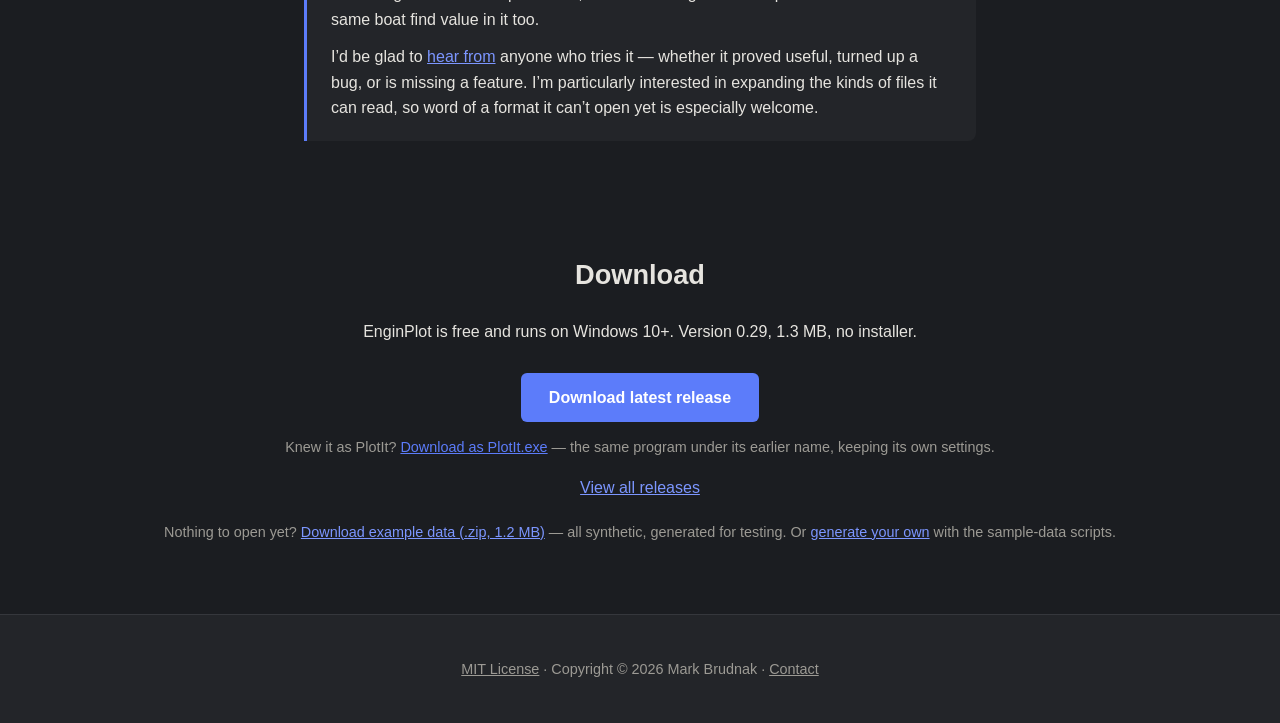
==== commit ff82a079: "Take the second person out of About Mark's story reads in the first person, and the "you" lines sat " ====
--- a/index.html
+++ b/index.html
@@ -88,9 +88,9 @@
 
         <h3>The problem</h3>
         <p>In tools like MATLAB, Excel and Python, plotting is script driven. There&rsquo;s an import step, then a
-           processing step, then a plot that is fixed in ways you can&rsquo;t easily change. It
-           works, but it is unnesicerily cumbersome, and it stands between you and the question you
-           actually have: what is in this data?</p>
+           processing step, then a plot that is fixed in ways that are hard to change. It
+           works, but it is unnecessarily cumbersome, and it gets in the way of the real question:
+           what is in this data?</p>
         <p>Over the years I tried to build the plotter I wanted &mdash; in C++ with wxWidgets, in
            Java, and in C# with WPF. Each time I found myself fighting the UI framework, which was
            helpful and "in the way" at the same time.</p>
@@ -98,7 +98,7 @@
         <h3>A different approach &middot; 2023&ndash;2024</h3>
         <p>In the fall of 2023 I started watching Casey Muratori&rsquo;s <em>Handmade Hero</em>
            series and coding along with it. After a while I tried building a plotter his way: keep
-           it simple and flat, one unity build, the plain Win32 API, render everything yourself, no
+           it simple and flat, one unity build, the plain Win32 API, all the rendering done by hand, no
            dependencies.</p>
         <p>I wrote the plotting engine for speed, drawing pixels straight into memory and blitting
            them to the screen. It worked very well. I quickly had a plotter that was fast, small
@@ -111,19 +111,19 @@
            and in the summer of 2026 I started experimenting with it. One of my first projects was
            this plotter. First I had the AI scan it for problems and fix the bugs it found, then
            write tests for each module. After that I started adding features &mdash; at first
-           working closely together, especially where performance was key, and then, for the
+           working closely with the AI, especially where performance was key, and then, for the
            nice-to-have features, with the AI doing the heavy lifting.</p>
         <p>All of the AI work on this project has been done with Anthropic&rsquo;s Claude: Opus 4.8,
            5 and 5.5, and Fable 5 while it was free.</p>
 
         <div class="about-callout">
             <h3>Why I&rsquo;m sharing it</h3>
-            <p>I built EnginPlot to be helpful to me. If you&rsquo;re in the same boat, I hope you
-               find value in it too.</p>
-            <p>If you try it and like it, <a href="mailto:contact@enginplot.net">let me know</a>.
-               The same goes for a bug you run into or a feature you&rsquo;d like. I&rsquo;m
-               particularly interested in expanding the kinds of files it can read &mdash; if
-               EnginPlot can&rsquo;t open yours, tell me about it.</p>
+            <p>I built EnginPlot to be helpful to me, and I&rsquo;m sharing it in the hope that
+               others in the same boat find value in it too.</p>
+            <p>I&rsquo;d be glad to <a href="mailto:contact@enginplot.net">hear from</a> anyone who
+               tries it &mdash; whether it proved useful, turned up a bug, or is missing a feature.
+               I&rsquo;m particularly interested in expanding the kinds of files it can read, so word
+               of a format it can&rsquo;t open yet is especially welcome.</p>
         </div>
     </section>
 
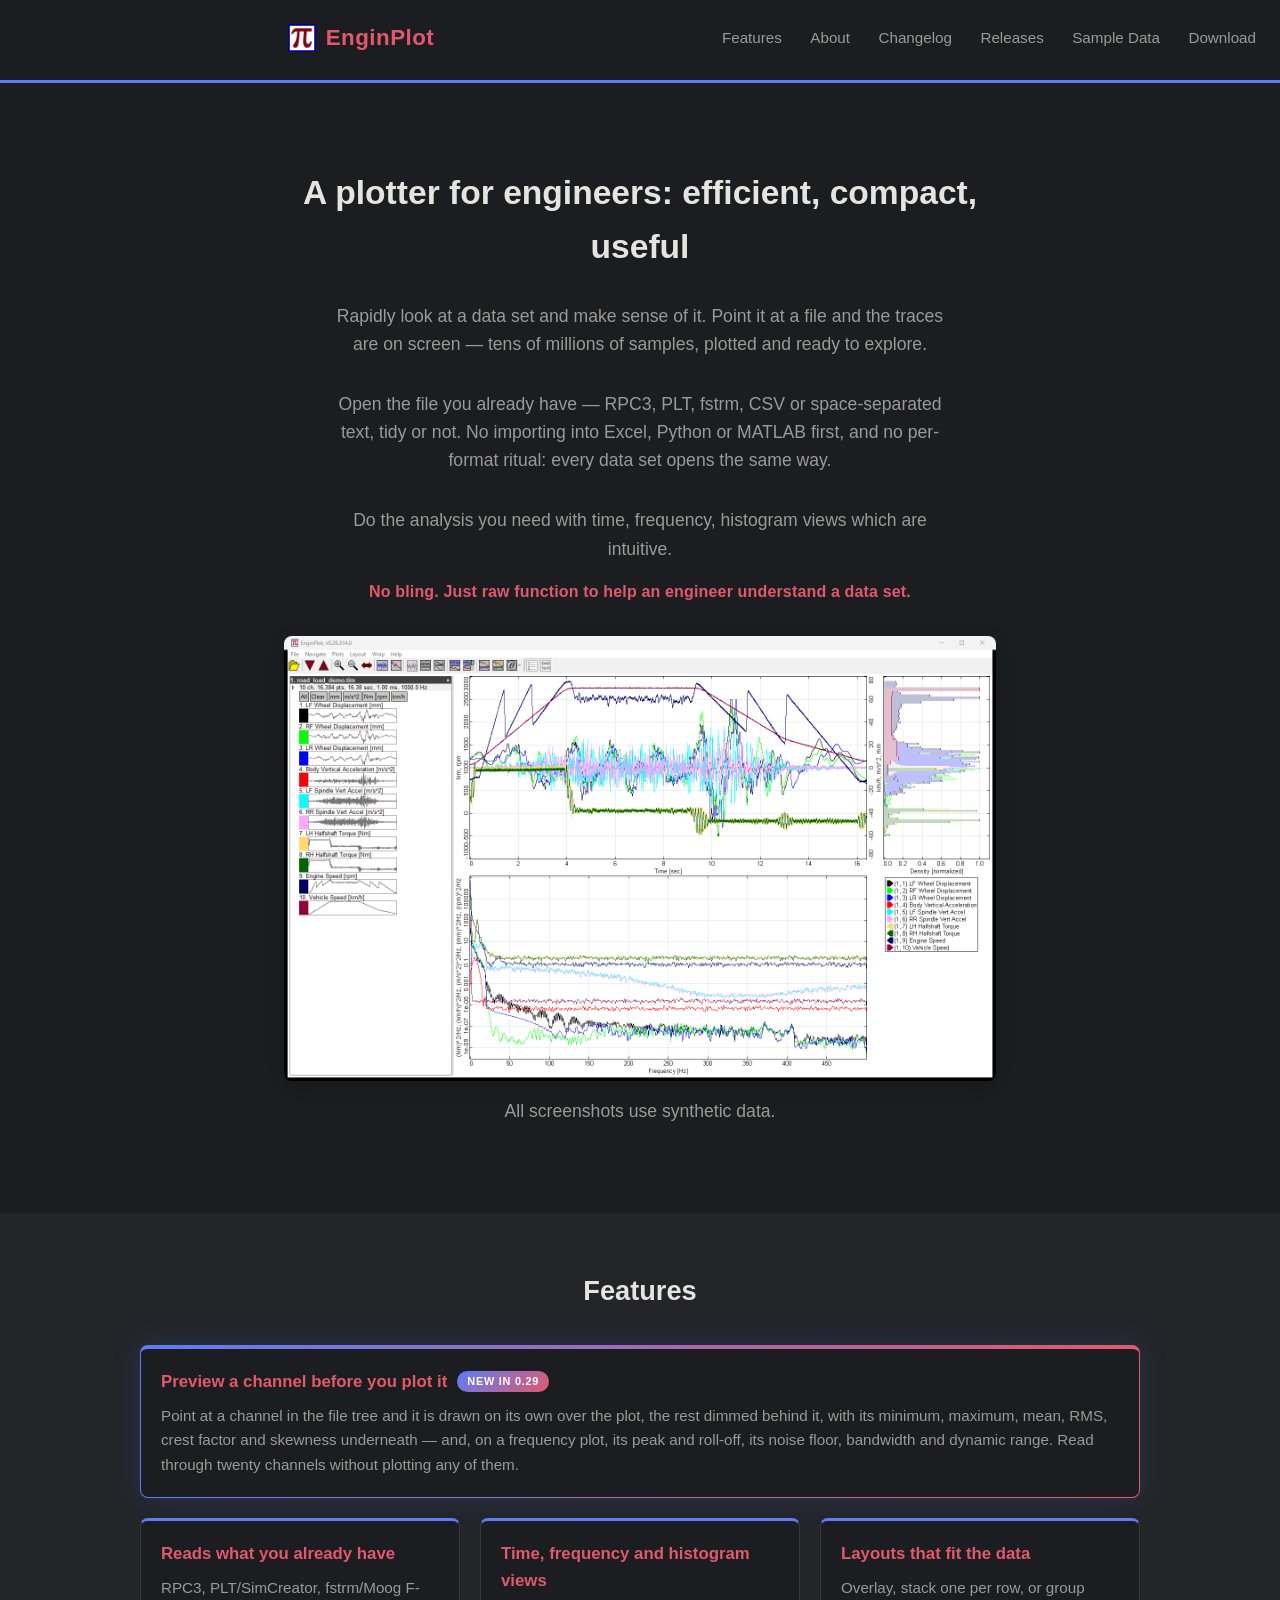
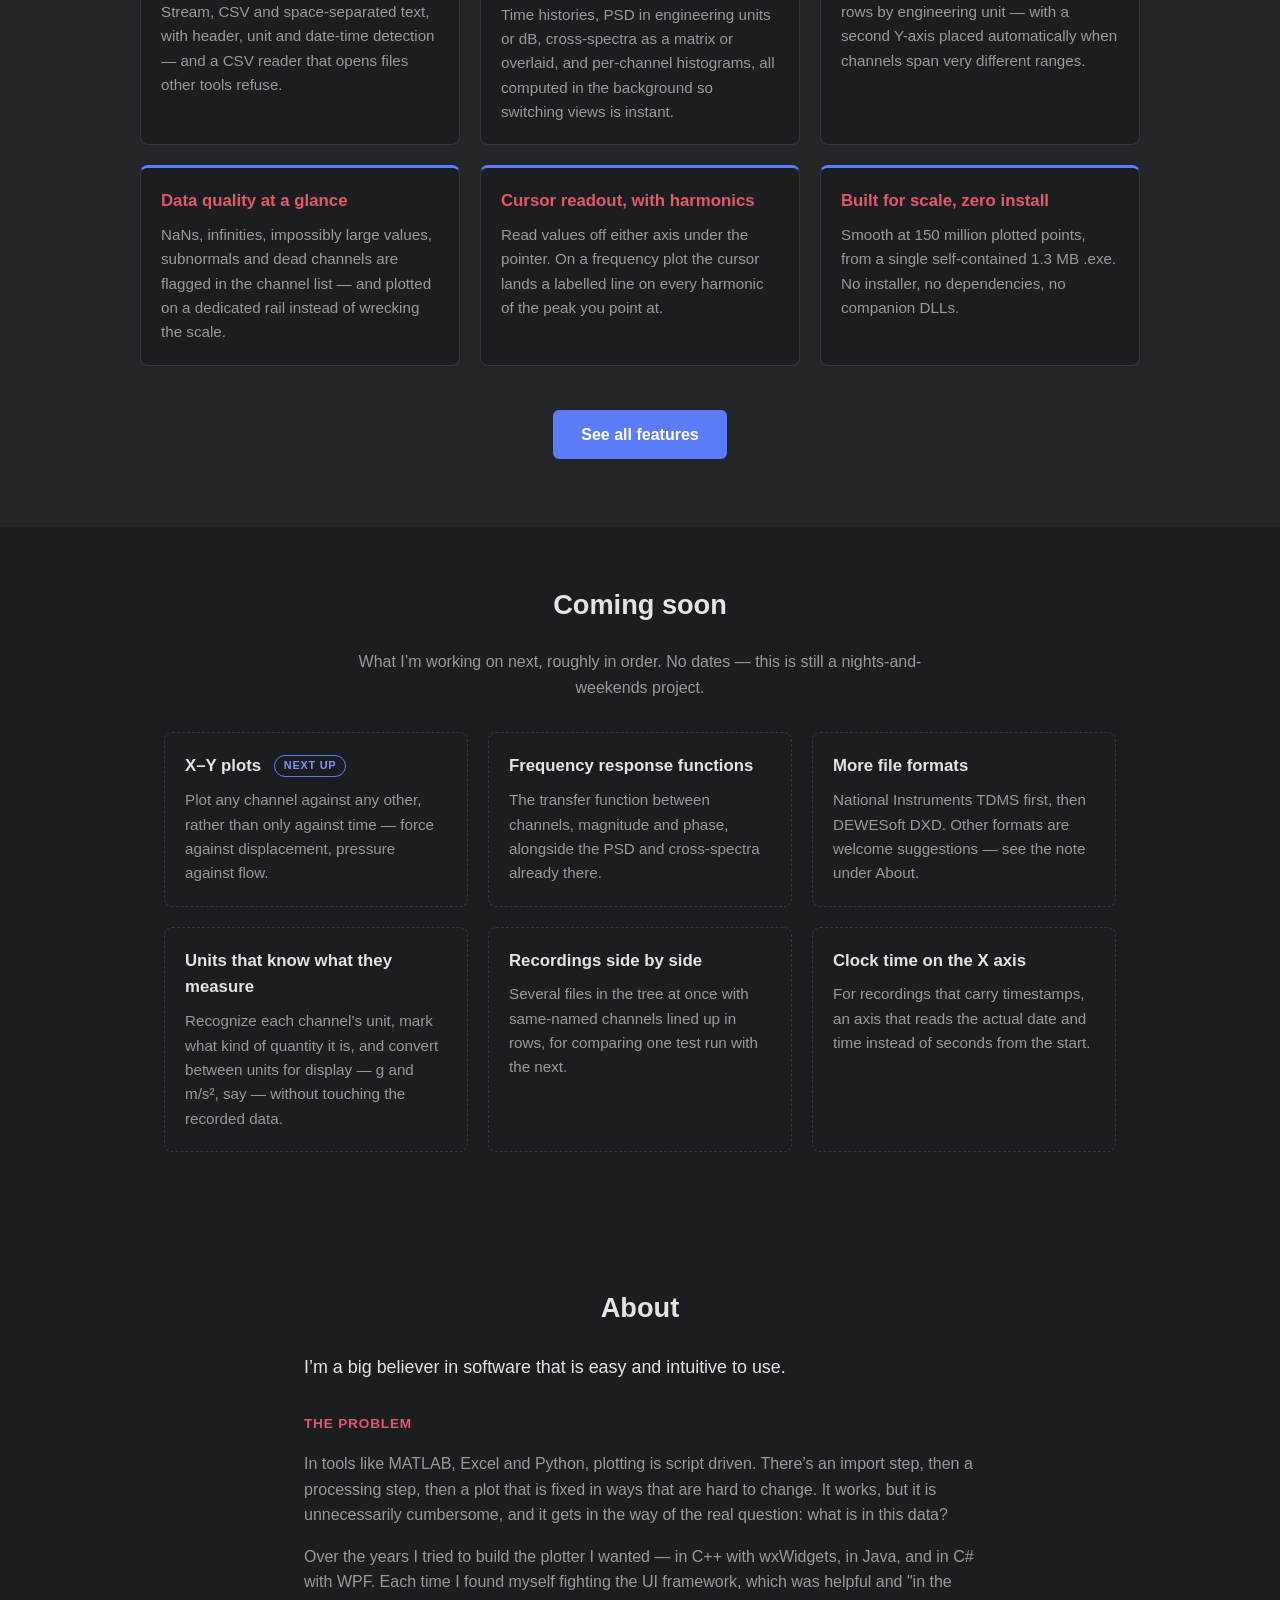
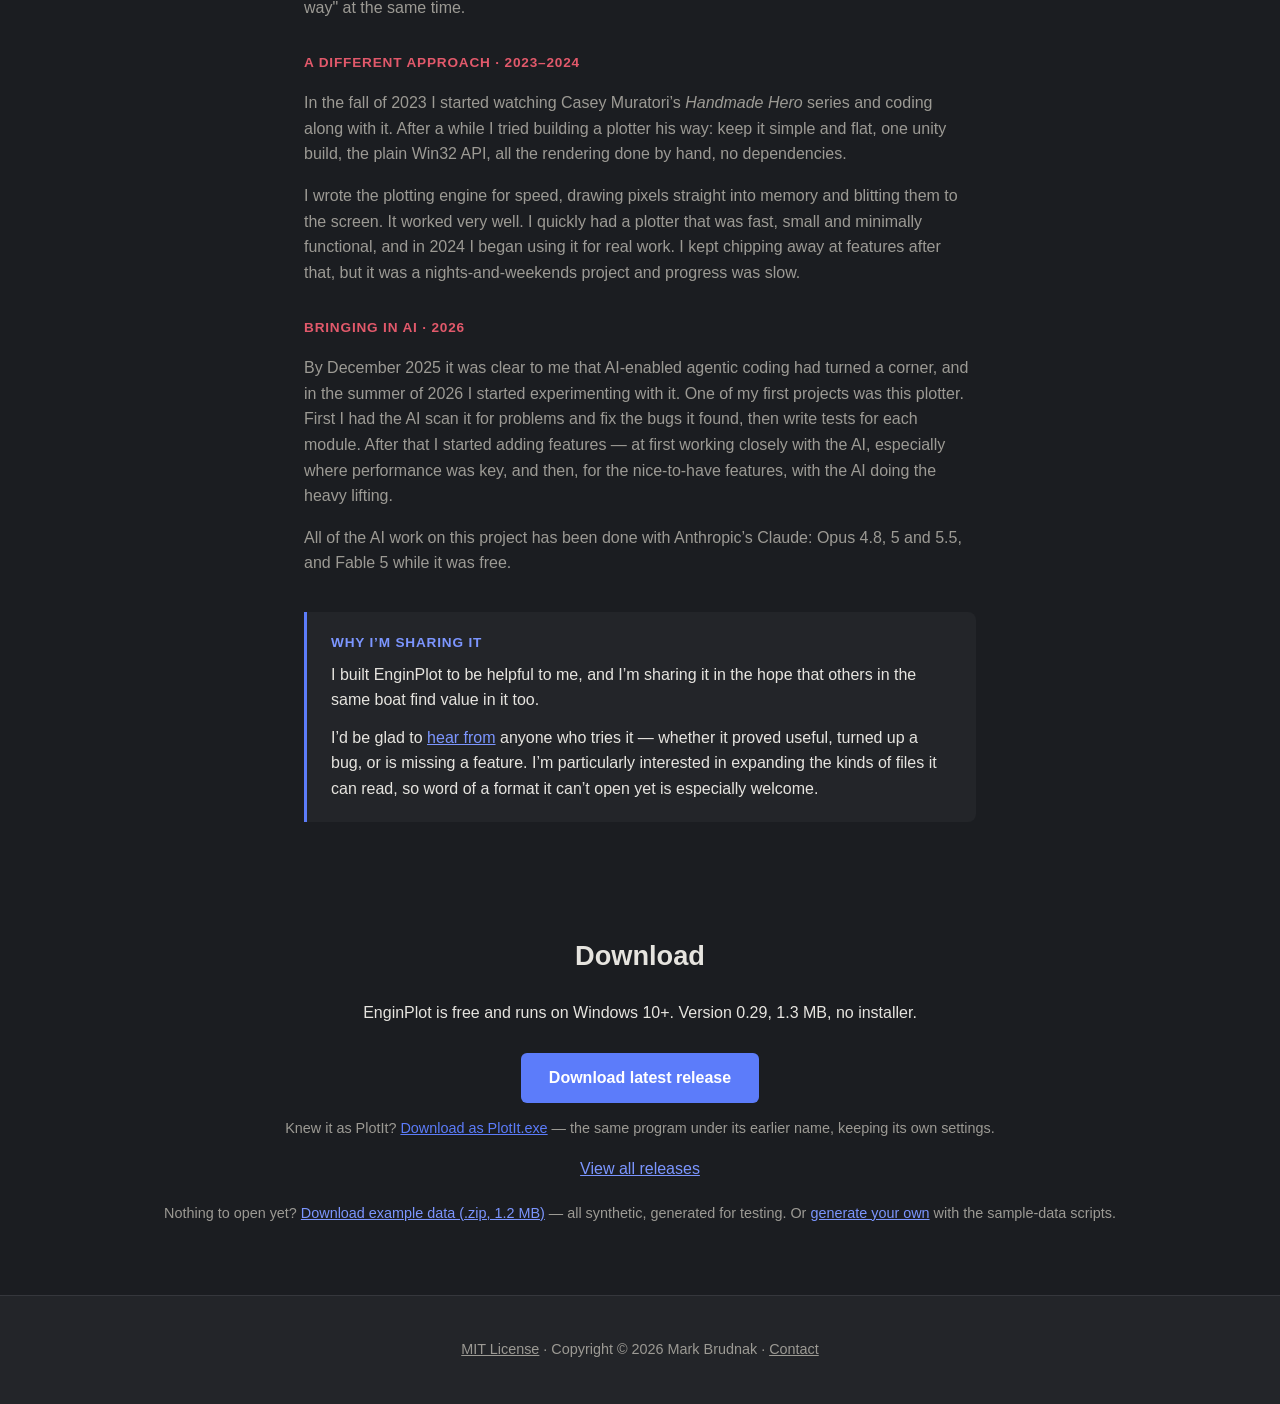
==== commit 5d780294: "Add a Coming soon section to the homepage Six planned features, between Features and About, in the o" ====
--- a/index.html
+++ b/index.html
@@ -81,6 +81,45 @@
         <p class="features-more"><a href="features.html" class="btn">See all features</a></p>
     </section>
 
+    <section id="coming-soon">
+        <h2>Coming soon</h2>
+        <p class="soon-intro">What I&rsquo;m working on next, roughly in order. No dates &mdash; this
+           is still a nights-and-weekends project.</p>
+        <div class="soon-grid">
+            <div class="soon-card">
+                <h3>X&ndash;Y plots <span class="badge-next">Next up</span></h3>
+                <p>Plot any channel against any other, rather than only against time &mdash;
+                   force against displacement, pressure against flow.</p>
+            </div>
+            <div class="soon-card">
+                <h3>Frequency response functions</h3>
+                <p>The transfer function between channels, magnitude and phase, alongside the
+                   PSD and cross-spectra already there.</p>
+            </div>
+            <div class="soon-card">
+                <h3>More file formats</h3>
+                <p>National Instruments TDMS first, then DEWESoft DXD. Other formats are welcome
+                   suggestions &mdash; see the note under About.</p>
+            </div>
+            <div class="soon-card">
+                <h3>Units that know what they measure</h3>
+                <p>Recognize each channel&rsquo;s unit, mark what kind of quantity it is, and
+                   convert between units for display &mdash; g and m/s&sup2;, say &mdash; without
+                   touching the recorded data.</p>
+            </div>
+            <div class="soon-card">
+                <h3>Recordings side by side</h3>
+                <p>Several files in the tree at once with same-named channels lined up in rows,
+                   for comparing one test run with the next.</p>
+            </div>
+            <div class="soon-card">
+                <h3>Clock time on the X axis</h3>
+                <p>For recordings that carry timestamps, an axis that reads the actual date and
+                   time instead of seconds from the start.</p>
+            </div>
+        </div>
+    </section>
+
     <section id="about">
         <h2>About</h2>
         <p class="about-lead">I&rsquo;m a big believer in software that is easy and intuitive to
--- a/styles.css
+++ b/styles.css
@@ -133,8 +133,56 @@
     max-width: none;
 }
 
-#features > h2, #download > h2 {
+#features > h2, #coming-soon > h2, #download > h2 {
     margin-top: 0;
+}
+
+.soon-intro {
+    text-align: center;
+    color: var(--muted);
+    max-width: 620px;
+    margin: 0 auto;
+}
+
+.soon-grid {
+    max-width: 1000px;
+    margin: 32px auto 0;
+    display: grid;
+    grid-template-columns: repeat(3, 1fr);
+    gap: 20px;
+}
+
+.soon-card {
+    border: 1px dashed var(--border);
+    border-radius: 8px;
+    padding: 20px;
+}
+
+.soon-card h3 {
+    margin: 0 0 8px;
+    color: var(--ink);
+    font-size: 1.05rem;
+}
+
+.soon-card p {
+    margin: 0;
+    color: var(--muted);
+    font-size: 0.95rem;
+}
+
+.badge-next {
+    display: inline-block;
+    margin-left: 8px;
+    padding: 1px 9px;
+    border: 1px solid var(--accent);
+    border-radius: 999px;
+    color: var(--accent-dark);
+    font-size: 0.68rem;
+    font-weight: 700;
+    letter-spacing: 0.07em;
+    text-transform: uppercase;
+    vertical-align: 2px;
+    white-space: nowrap;
 }
 
 .feature-grid {
@@ -738,7 +786,7 @@
         margin-top: 8px;
     }
 
-    .feature-grid {
+    .feature-grid, .soon-grid {
         grid-template-columns: 1fr;
     }
 }
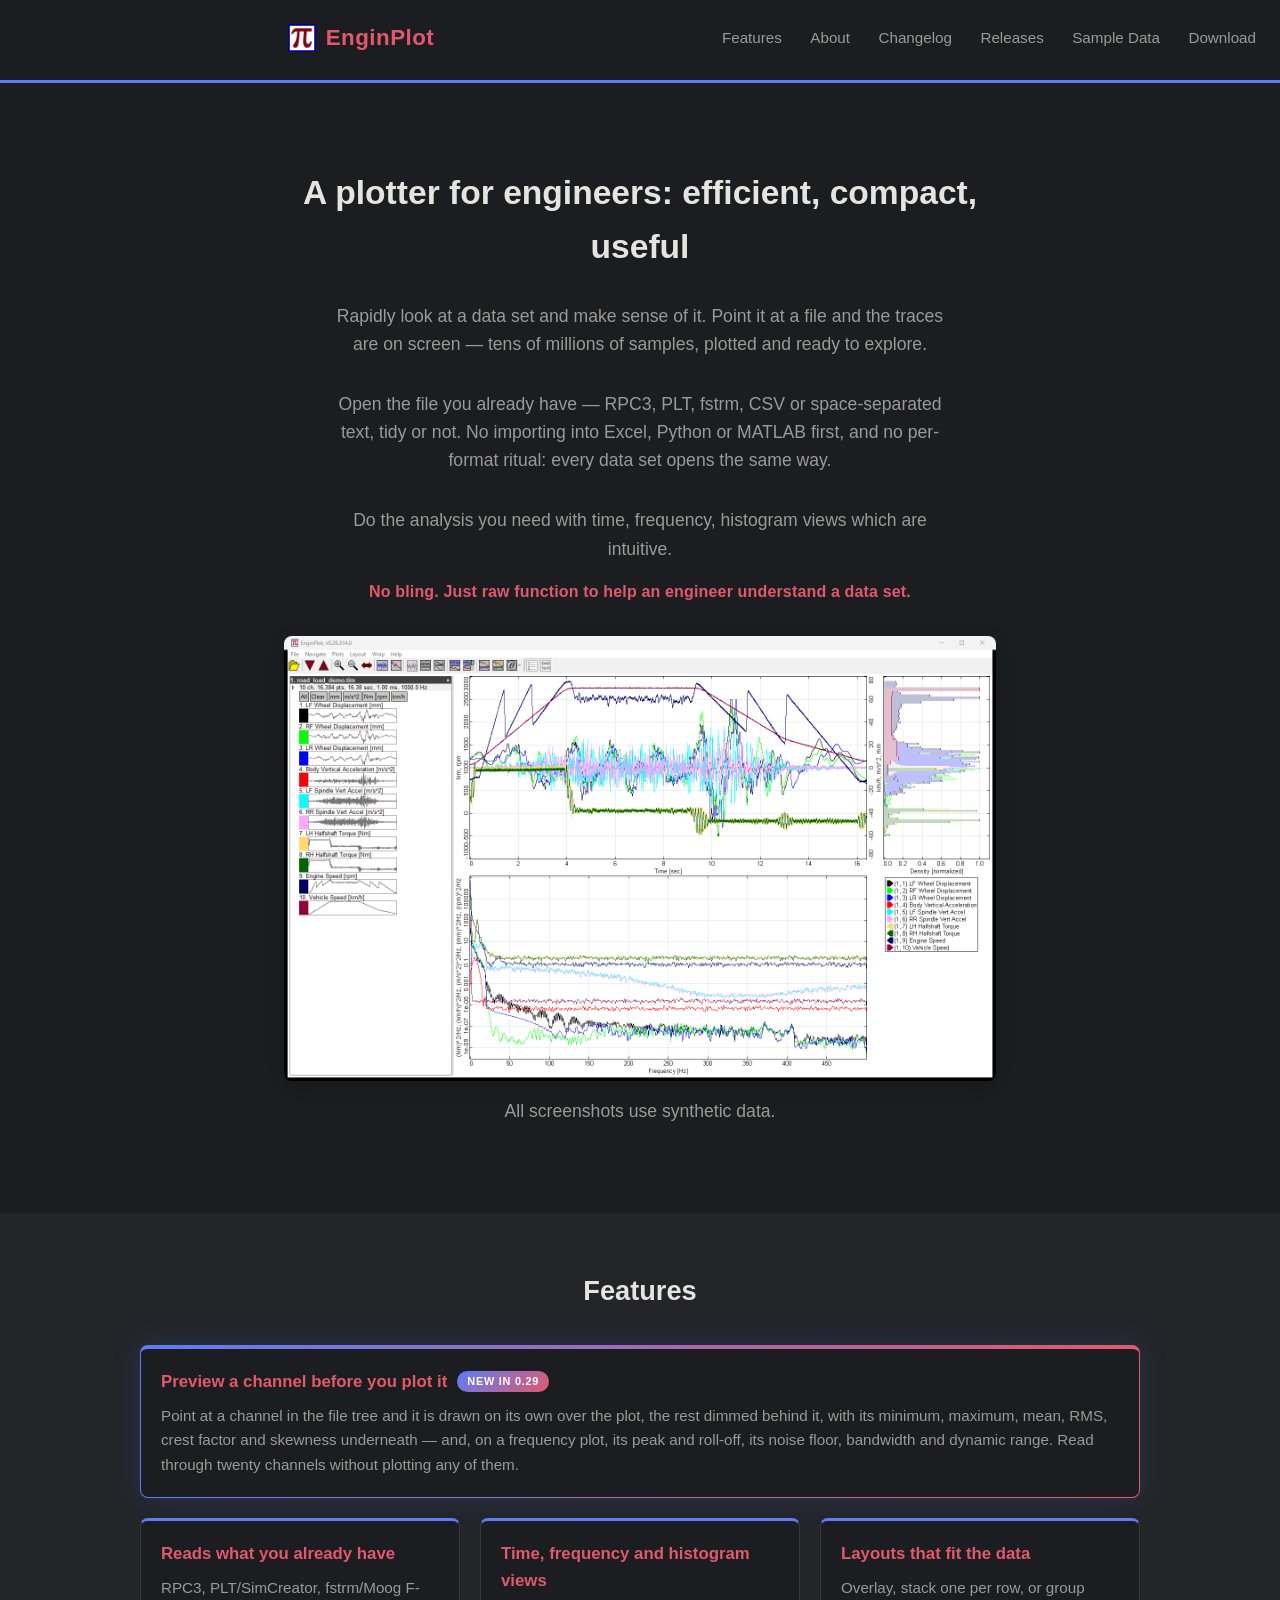
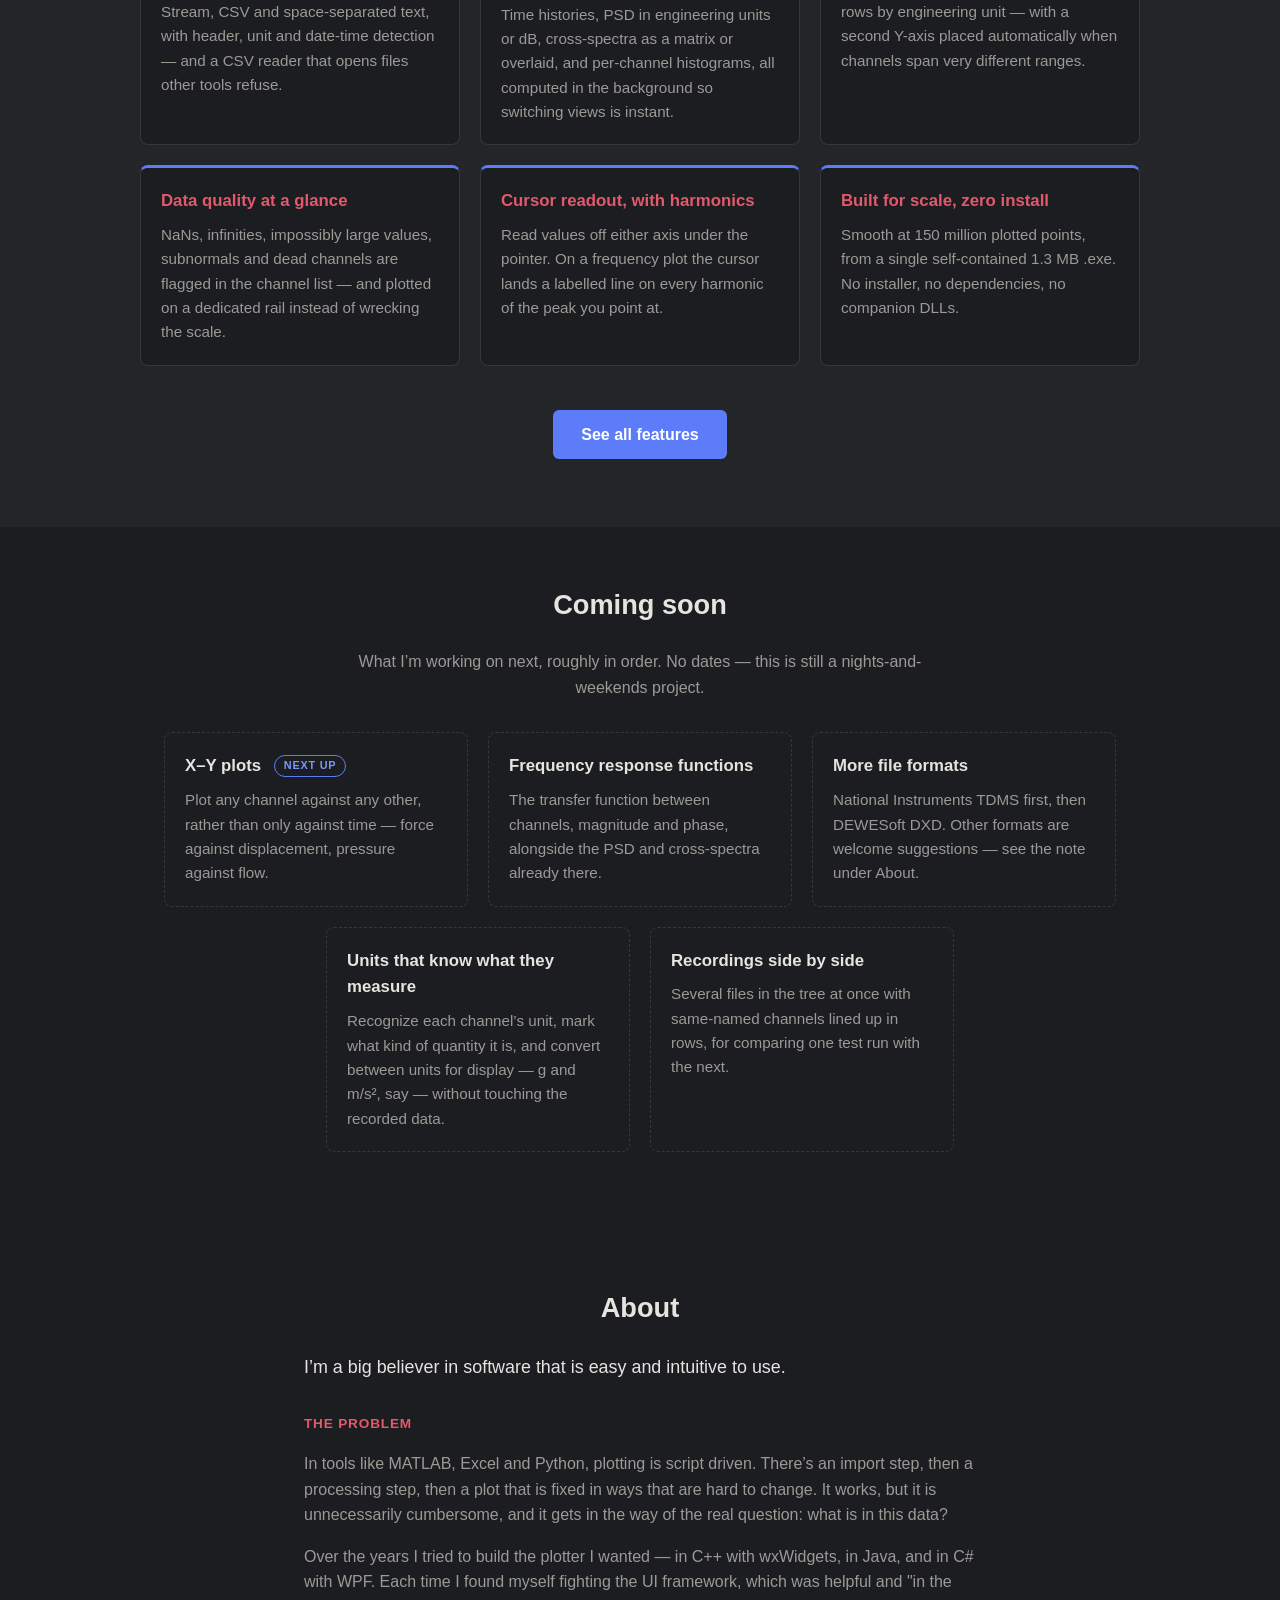
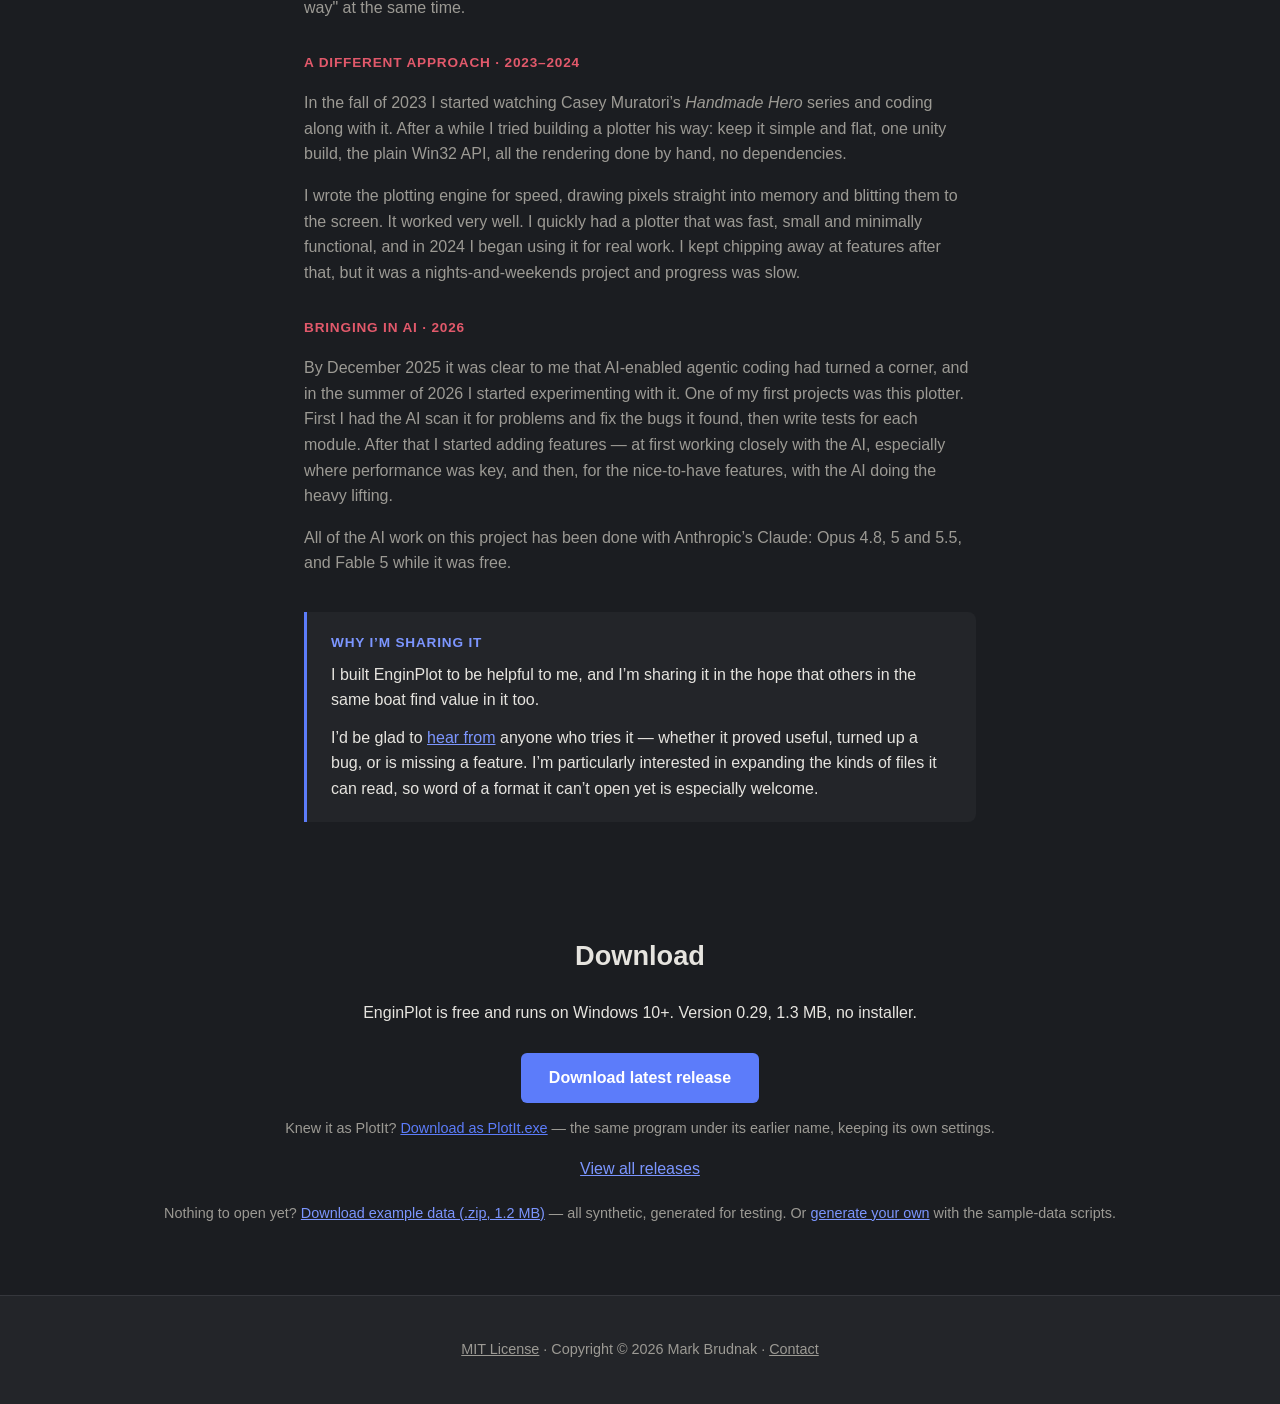
==== commit aa598195: "Drop clock time from Coming soon Not a priority, so it should not be advertised as next. Five cards " ====
--- a/index.html
+++ b/index.html
@@ -112,11 +112,6 @@
                 <p>Several files in the tree at once with same-named channels lined up in rows,
                    for comparing one test run with the next.</p>
             </div>
-            <div class="soon-card">
-                <h3>Clock time on the X axis</h3>
-                <p>For recordings that carry timestamps, an axis that reads the actual date and
-                   time instead of seconds from the start.</p>
-            </div>
         </div>
     </section>
 
--- a/styles.css
+++ b/styles.css
@@ -147,12 +147,14 @@
 .soon-grid {
     max-width: 1000px;
     margin: 32px auto 0;
-    display: grid;
-    grid-template-columns: repeat(3, 1fr);
+    display: flex;
+    flex-wrap: wrap;
+    justify-content: center;
     gap: 20px;
 }
 
 .soon-card {
+    flex: 0 1 calc((100% - 40px) / 3);
     border: 1px dashed var(--border);
     border-radius: 8px;
     padding: 20px;
@@ -786,7 +788,11 @@
         margin-top: 8px;
     }
 
-    .feature-grid, .soon-grid {
+    .feature-grid {
         grid-template-columns: 1fr;
     }
-}
+
+    .soon-card {
+        flex-basis: 100%;
+    }
+}
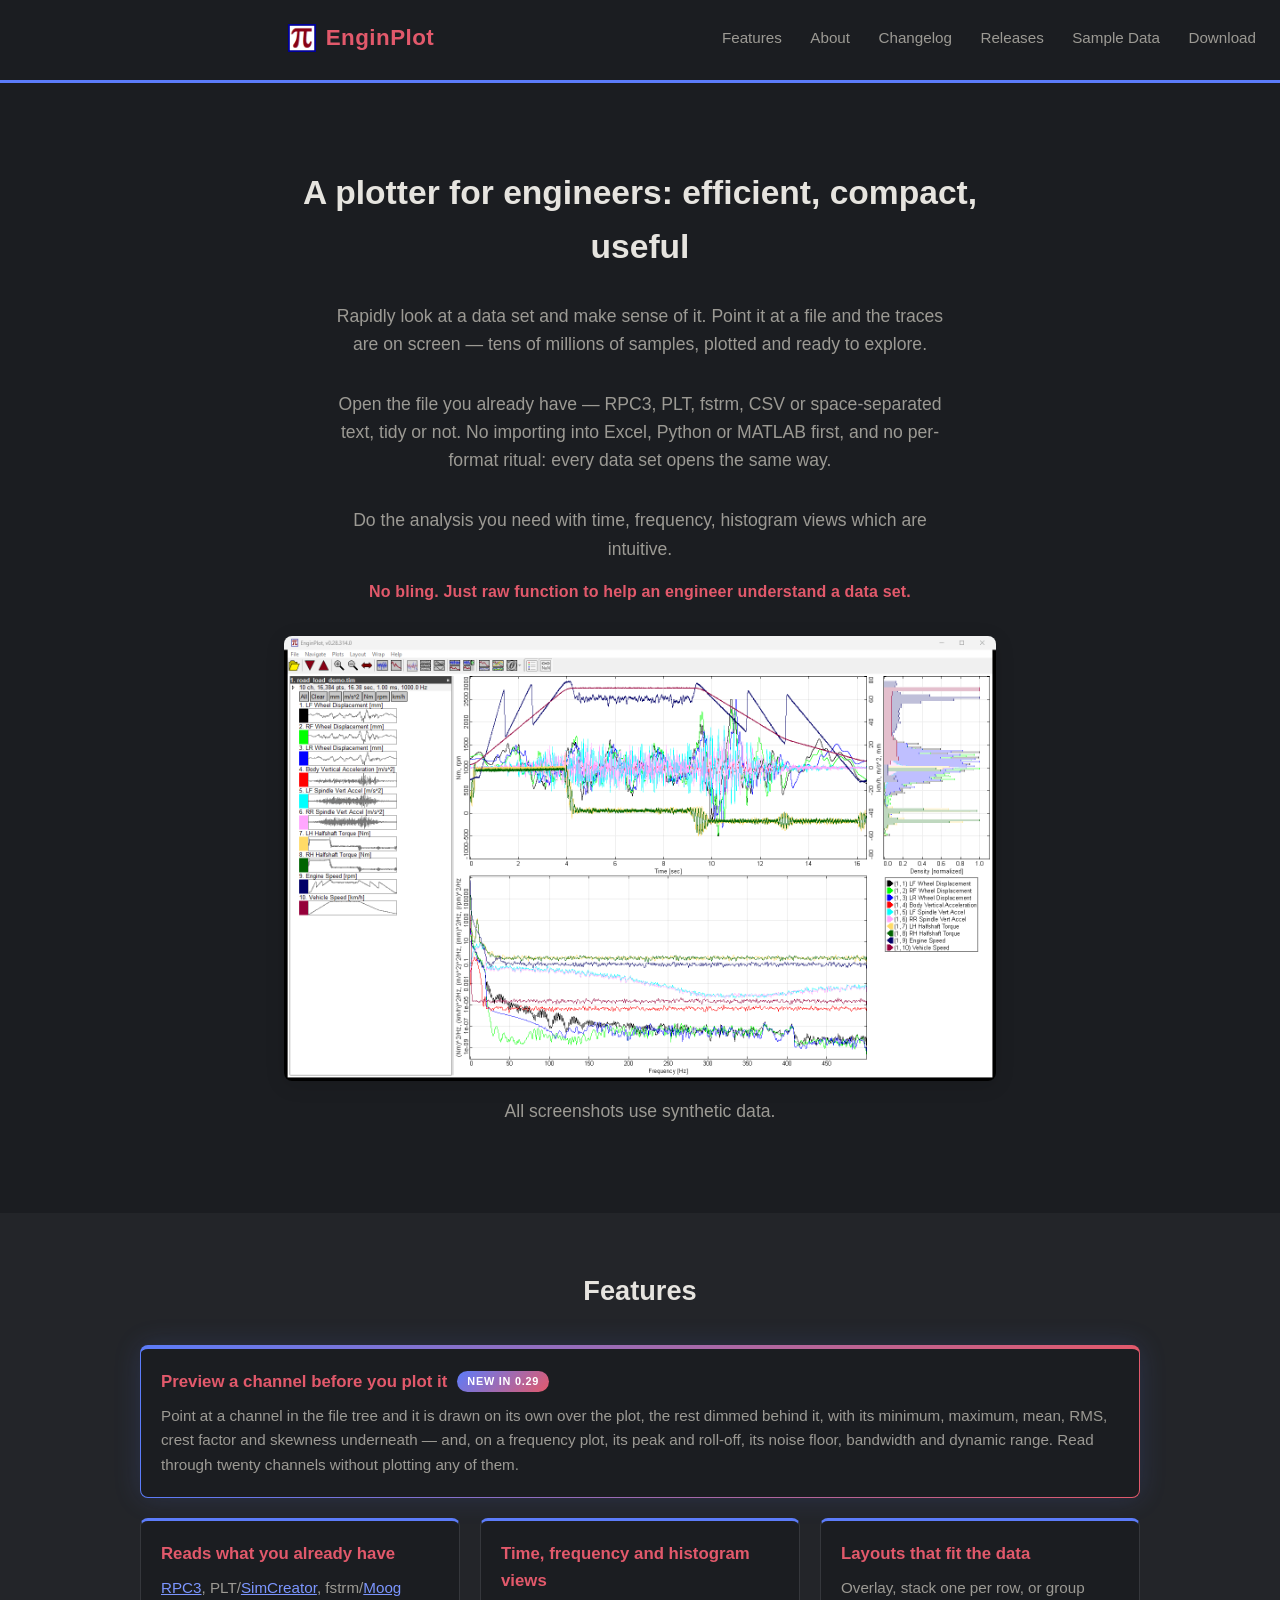
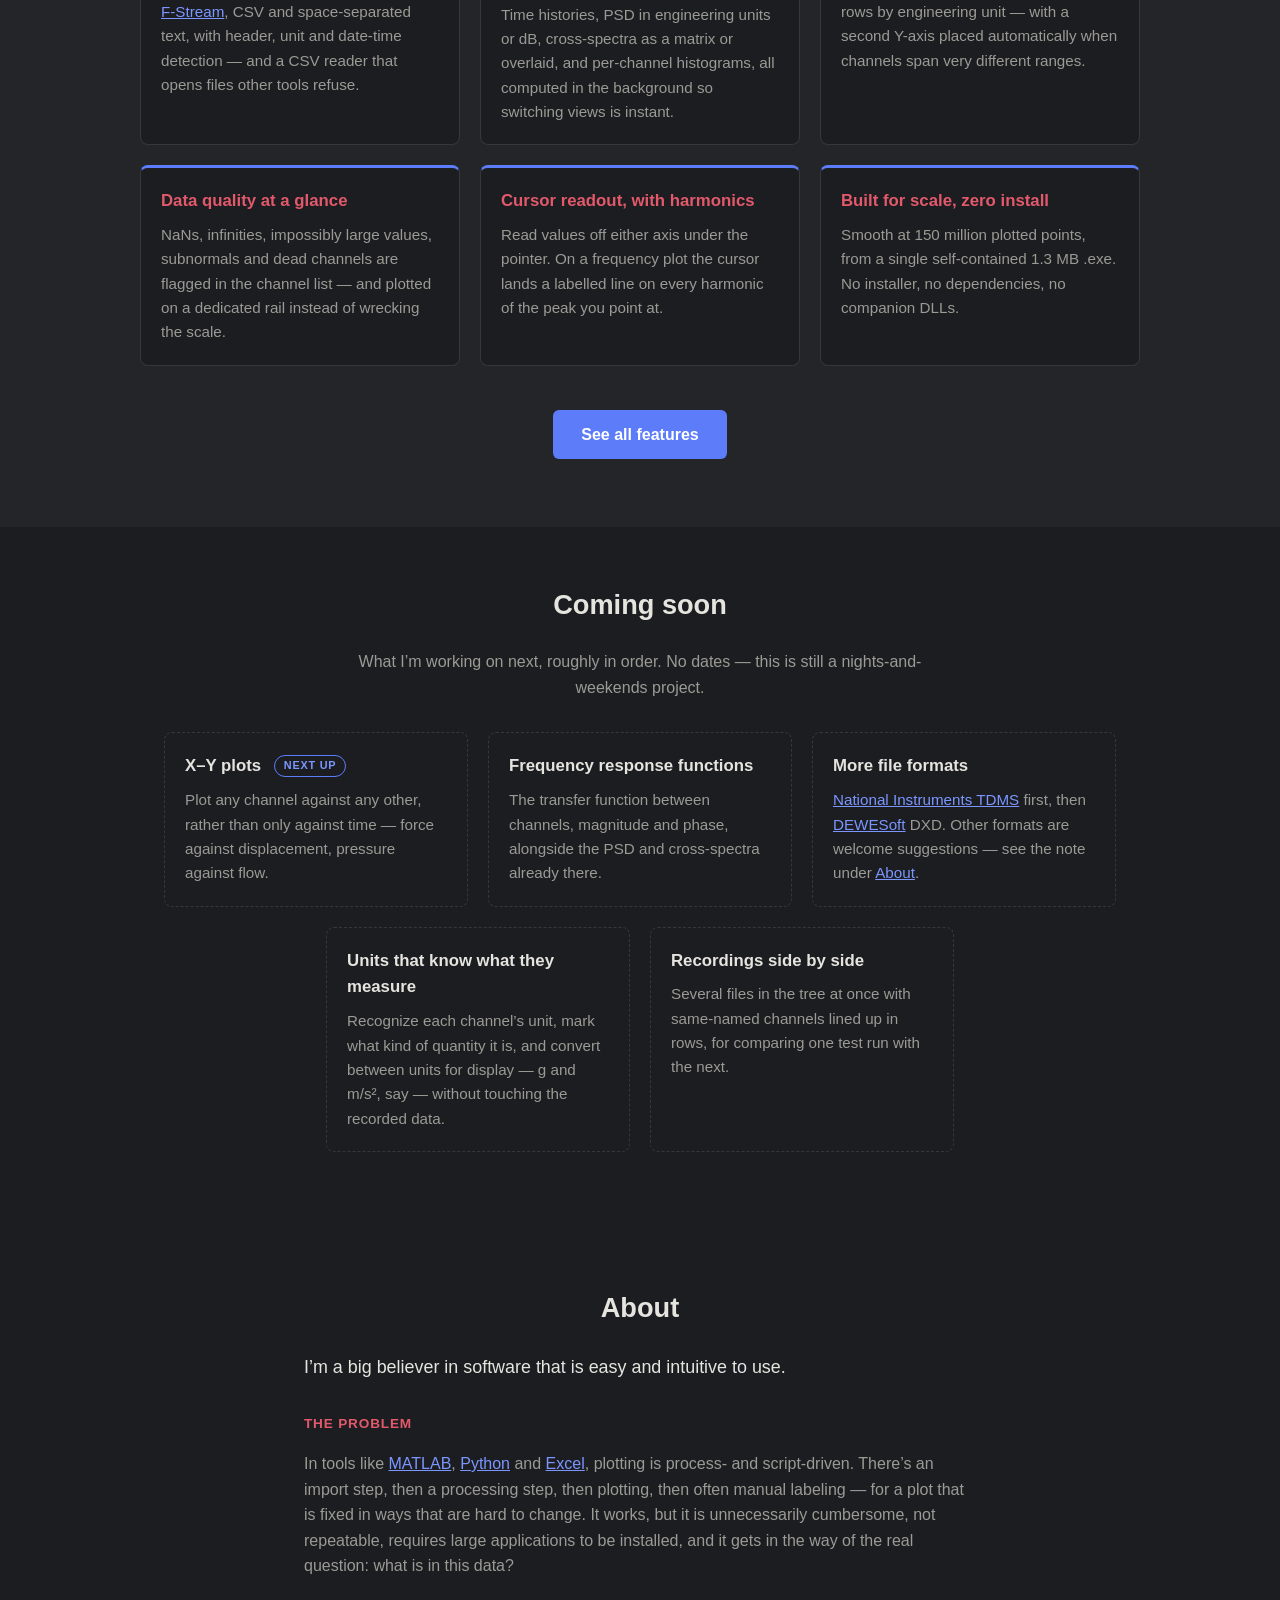
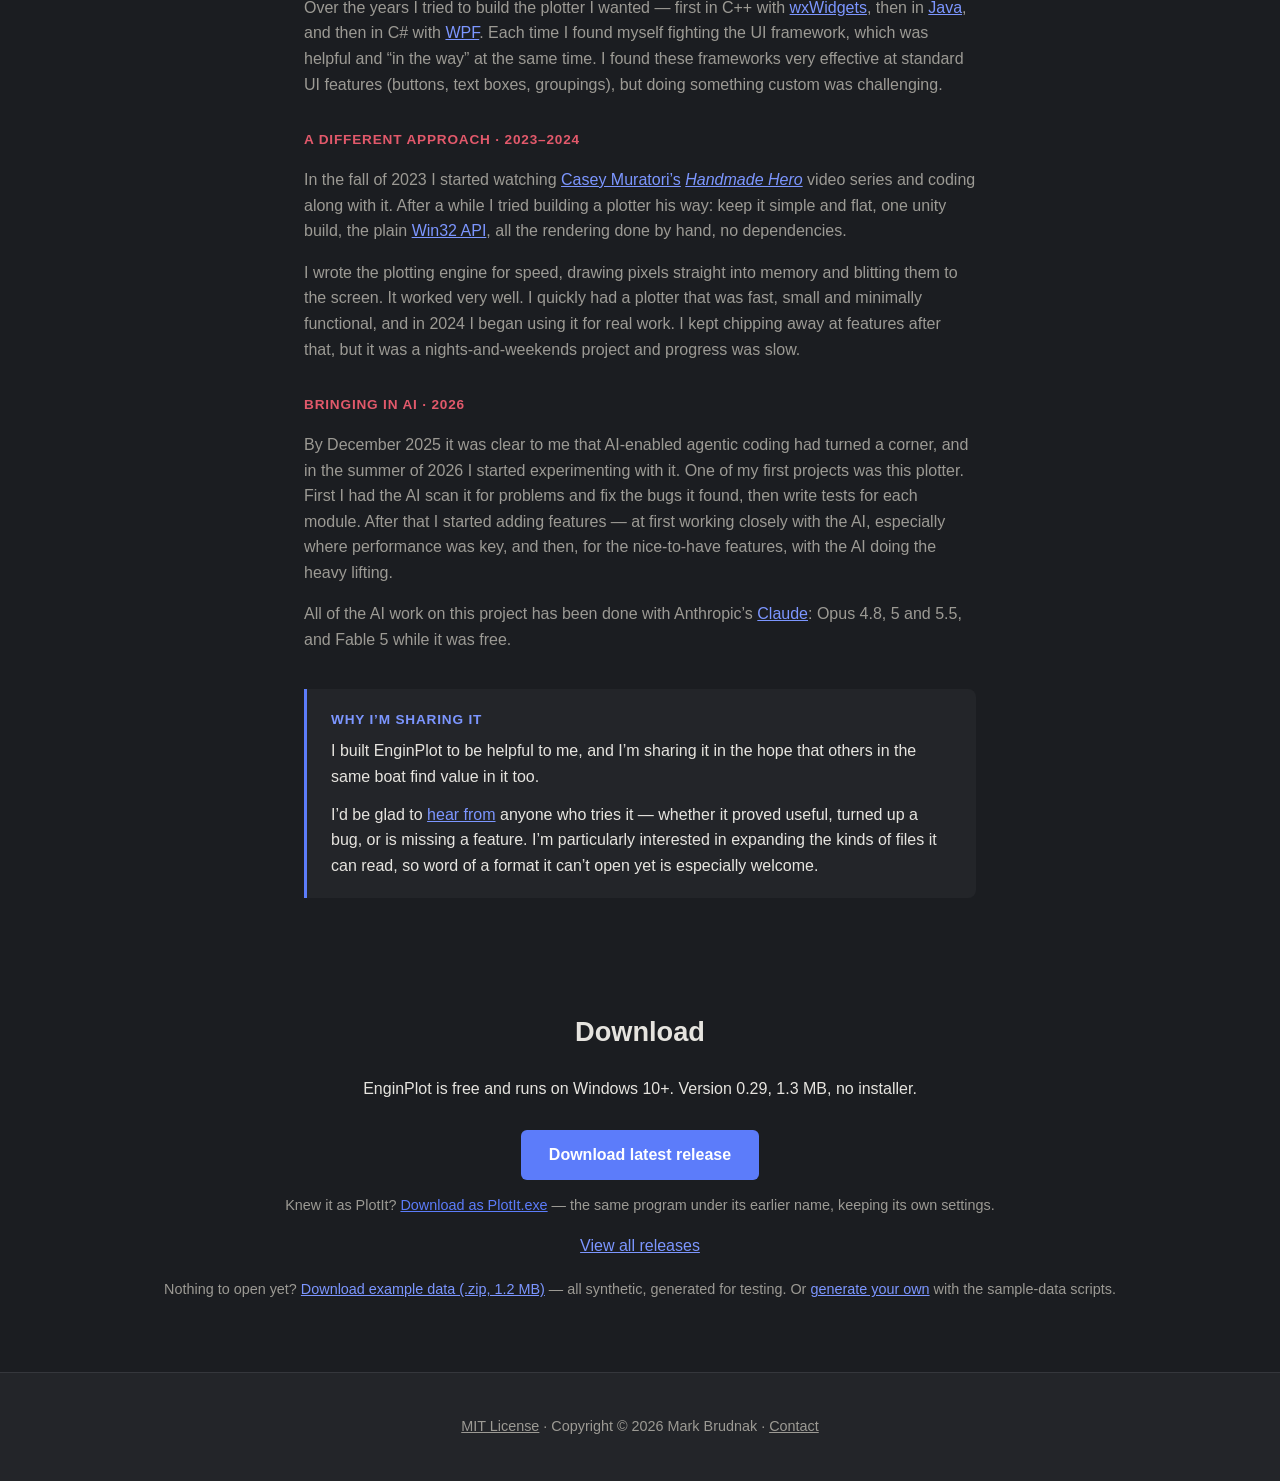
==== commit 714711e9: "Link the tools, people and formats the homepage names Mark's rewrite of About's problem paragraphs (" ====
--- a/index.html
+++ b/index.html
@@ -55,7 +55,11 @@
             </div>
             <div class="feature-card">
                 <h3><a href="features.html#formats">Reads what you already have</a></h3>
-                <p>RPC3, PLT/SimCreator, fstrm/Moog F-Stream, CSV and space-separated text, with header, unit and date-time detection &mdash; and a CSV reader that opens files other tools refuse.</p>
+                <p><a href="https://www.mts.com/en/products/software-monitoring/rpc-connect-software">RPC3</a>,
+                   PLT/<a href="https://www.faac.com/realtime-technologies/products/simcreator/">SimCreator</a>,
+                   fstrm/<a href="https://www.moog.com/products/test-systems/test-controllers-software/test-software-integrated-test-suite.html">Moog F&#8209;Stream</a>,
+                   CSV and space-separated text, with header, unit and date-time detection &mdash;
+                   and a CSV reader that opens files other tools refuse.</p>
             </div>
             <div class="feature-card">
                 <h3><a href="features.html#spectra">Time, frequency and histogram views</a></h3>
@@ -98,8 +102,10 @@
             </div>
             <div class="soon-card">
                 <h3>More file formats</h3>
-                <p>National Instruments TDMS first, then DEWESoft DXD. Other formats are welcome
-                   suggestions &mdash; see the note under About.</p>
+                <p><a href="https://www.ni.com/en/support/documentation/supplemental/06/the-ni-tdms-file-format.html">National
+                   Instruments TDMS</a> first, then <a href="https://dewesoft.com/">DEWESoft</a> DXD.
+                   Other formats are welcome suggestions &mdash; see the note under
+                   <a href="#about">About</a>.</p>
             </div>
             <div class="soon-card">
                 <h3>Units that know what they measure</h3>
@@ -121,19 +127,23 @@
            use.</p>
 
         <h3>The problem</h3>
-        <p>In tools like MATLAB, Excel and Python, plotting is script driven. There&rsquo;s an import step, then a
-           processing step, then a plot that is fixed in ways that are hard to change. It
-           works, but it is unnecessarily cumbersome, and it gets in the way of the real question:
-           what is in this data?</p>
-        <p>Over the years I tried to build the plotter I wanted &mdash; in C++ with wxWidgets, in
-           Java, and in C# with WPF. Each time I found myself fighting the UI framework, which was
-           helpful and "in the way" at the same time.</p>
+        <p>In tools like <a href="https://www.mathworks.com/products/matlab.html">MATLAB</a>, <a href="https://www.python.org/">Python</a> and <a href="https://www.microsoft.com/en-us/microsoft-365/excel">Excel</a>, plotting is
+           process- and script-driven. There&rsquo;s an import step, then a processing step, then
+           plotting, then often manual labeling &mdash; for a plot that is fixed in ways that are
+           hard to change. It works, but it is unnecessarily cumbersome, not repeatable, requires
+           large applications to be installed, and it gets in the way of the real question: what
+           is in this data?</p>
+        <p>Over the years I tried to build the plotter I wanted &mdash; first in C++ with
+           <a href="https://www.wxwidgets.org/">wxWidgets</a>, then in <a href="https://dev.java/">Java</a>, and then in C# with <a href="https://learn.microsoft.com/en-us/dotnet/desktop/wpf/overview/">WPF</a>. Each time I
+           found myself fighting the UI framework, which was helpful and &ldquo;in the way&rdquo;
+           at the same time. I found these frameworks very effective at standard UI features
+           (buttons, text boxes, groupings), but doing something custom was challenging.</p>
 
         <h3>A different approach &middot; 2023&ndash;2024</h3>
-        <p>In the fall of 2023 I started watching Casey Muratori&rsquo;s <em>Handmade Hero</em>
-           series and coding along with it. After a while I tried building a plotter his way: keep
-           it simple and flat, one unity build, the plain Win32 API, all the rendering done by hand, no
-           dependencies.</p>
+        <p>In the fall of 2023 I started watching <a href="https://caseymuratori.com/">Casey Muratori&rsquo;s</a> <a href="https://guide.handmadehero.org/"><em>Handmade Hero</em></a>
+           video series and coding along with it. After a while I tried building a plotter his way:
+           keep it simple and flat, one unity build, the plain <a href="https://learn.microsoft.com/en-us/windows/win32/">Win32 API</a>, all the rendering
+           done by hand, no dependencies.</p>
         <p>I wrote the plotting engine for speed, drawing pixels straight into memory and blitting
            them to the screen. It worked very well. I quickly had a plotter that was fast, small
            and minimally functional, and in 2024 I began using it for real work. I kept chipping
@@ -147,8 +157,8 @@
            write tests for each module. After that I started adding features &mdash; at first
            working closely with the AI, especially where performance was key, and then, for the
            nice-to-have features, with the AI doing the heavy lifting.</p>
-        <p>All of the AI work on this project has been done with Anthropic&rsquo;s Claude: Opus 4.8,
-           5 and 5.5, and Fable 5 while it was free.</p>
+        <p>All of the AI work on this project has been done with Anthropic&rsquo;s <a href="https://www.anthropic.com/claude">Claude</a>:
+           Opus 4.8, 5 and 5.5, and Fable 5 while it was free.</p>
 
         <div class="about-callout">
             <h3>Why I&rsquo;m sharing it</h3>
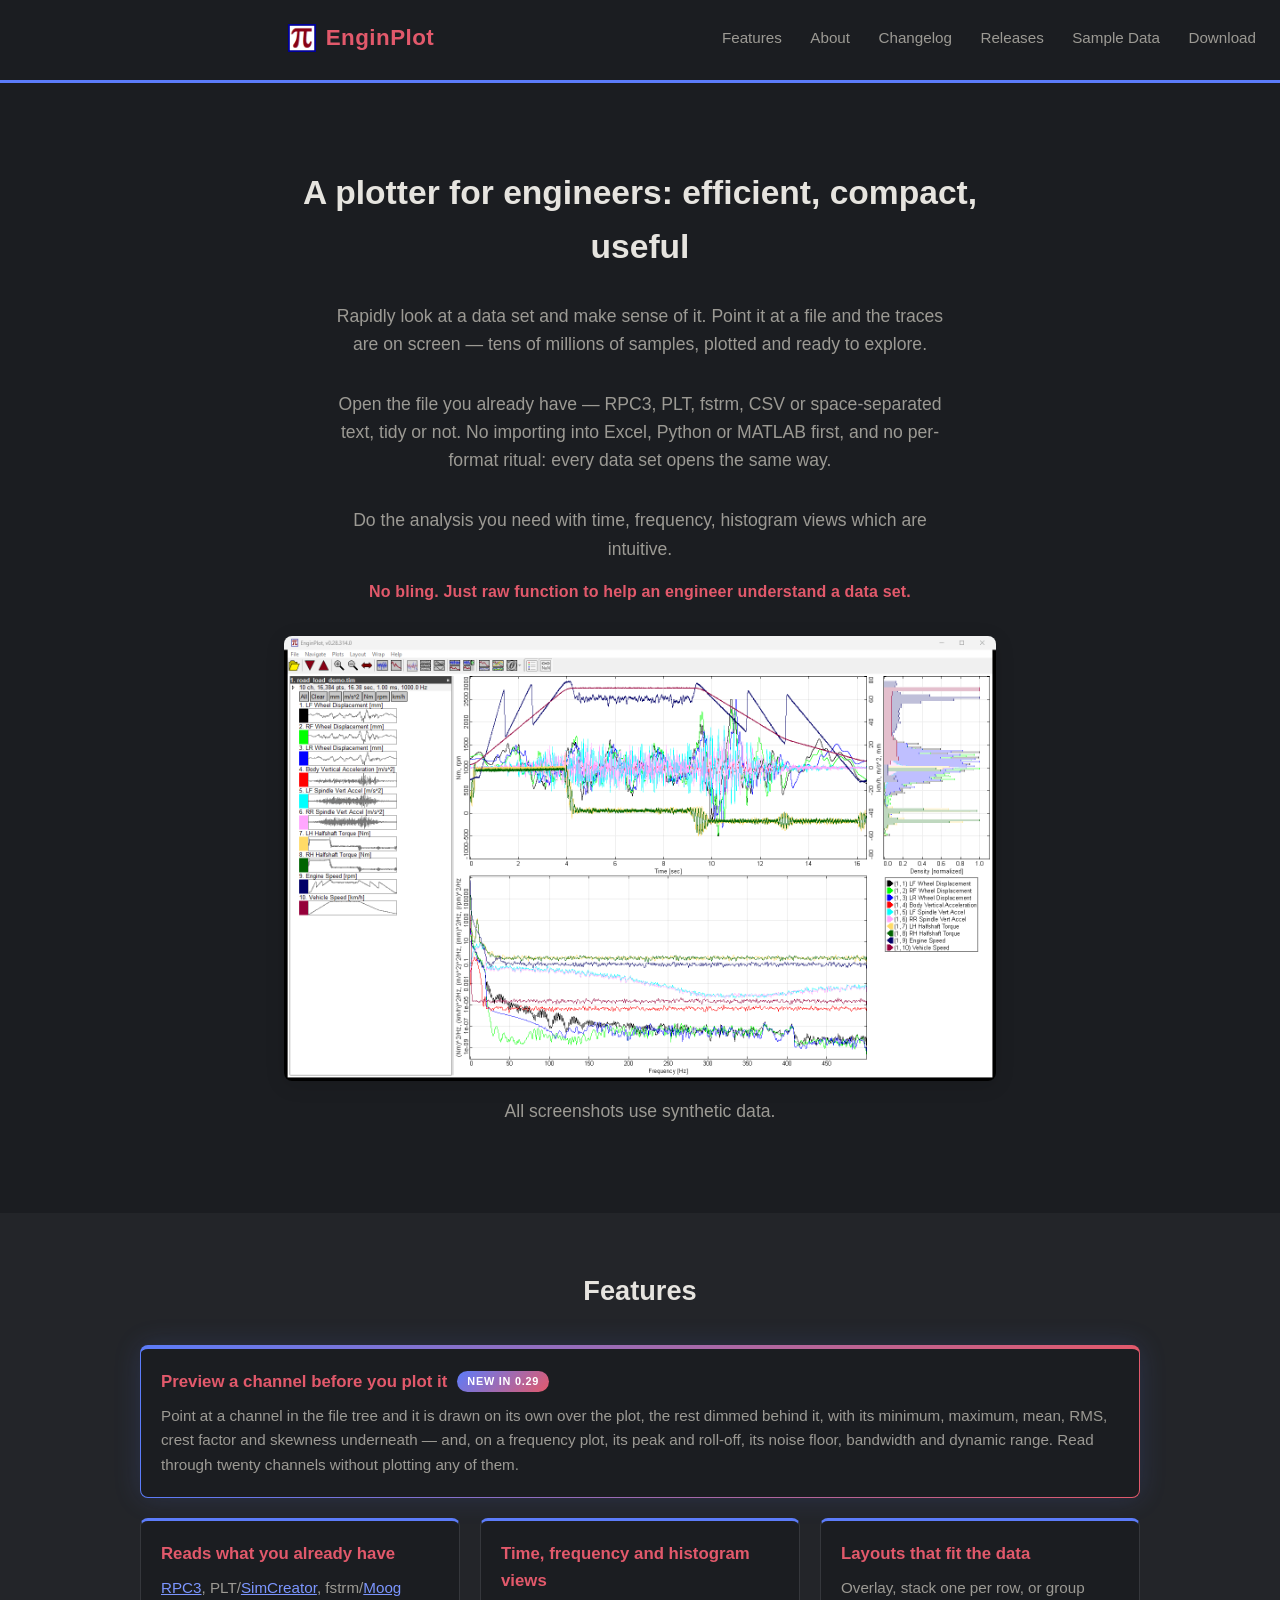
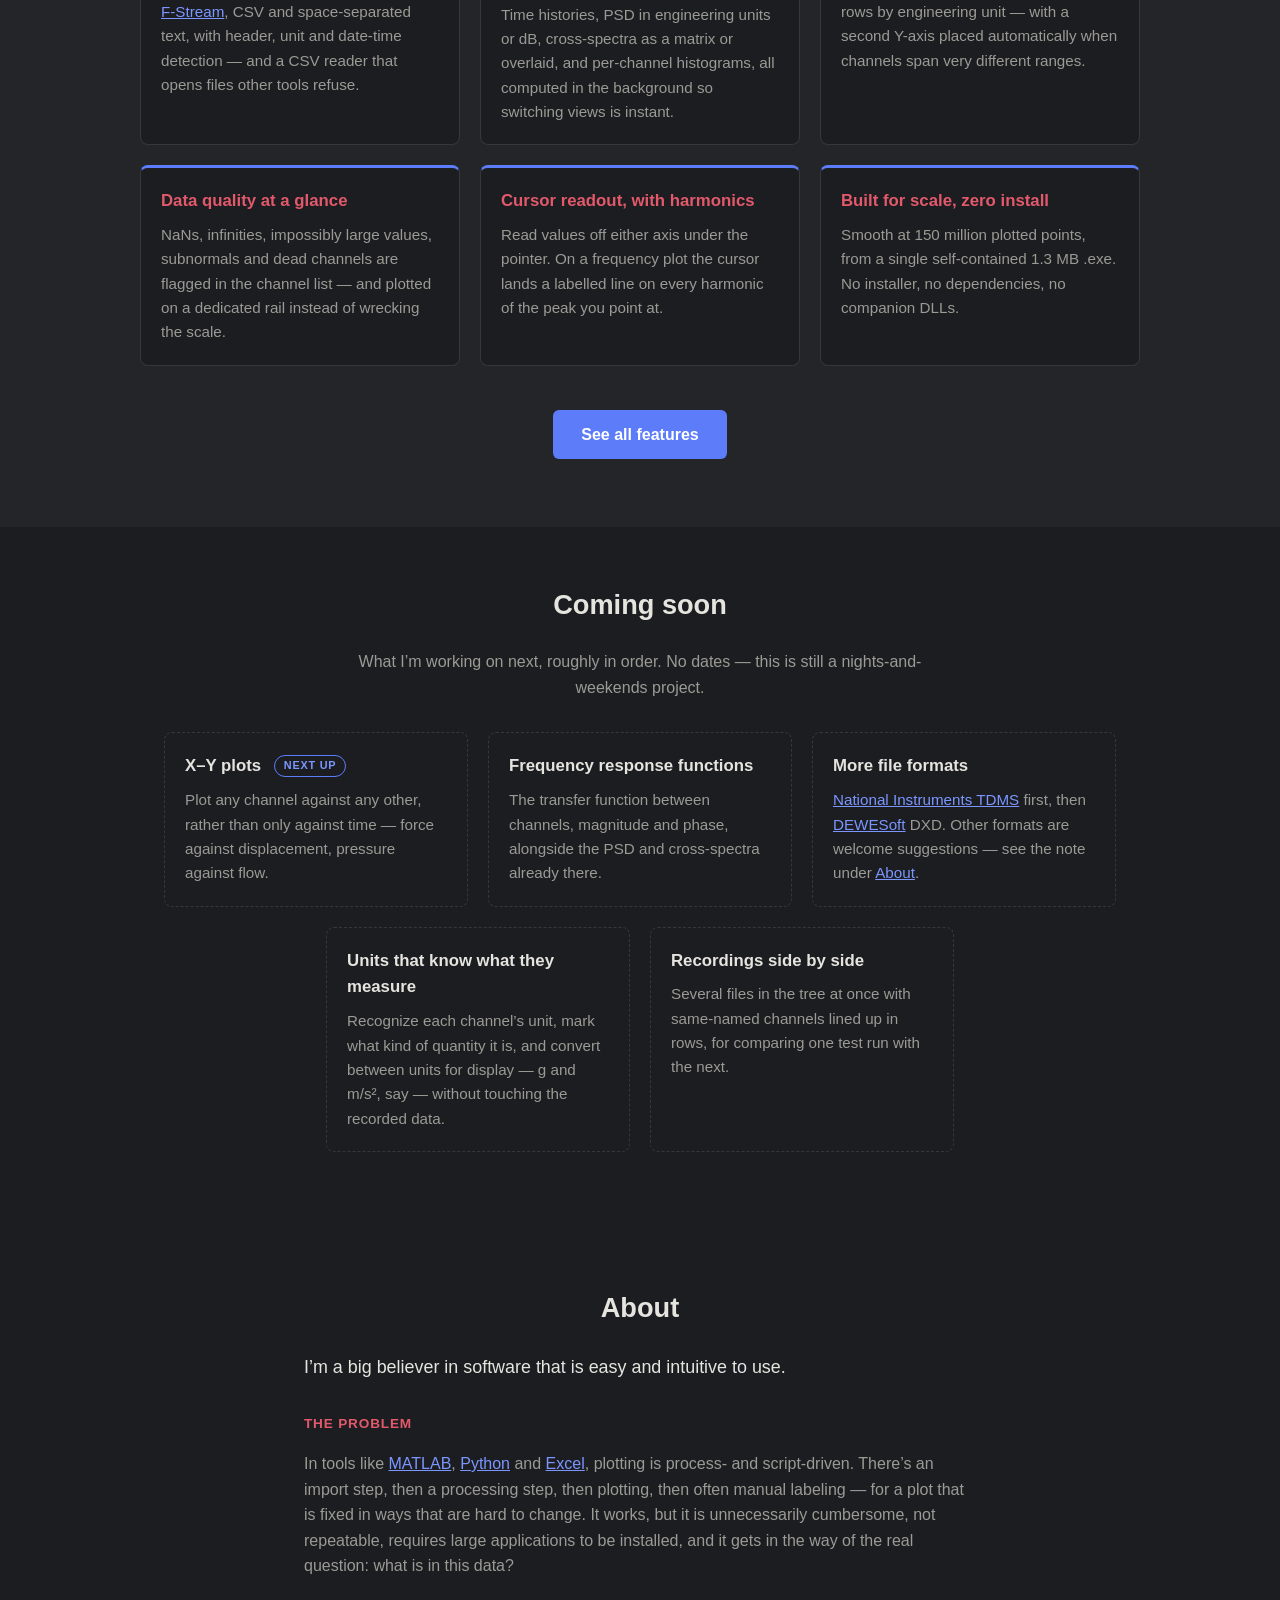
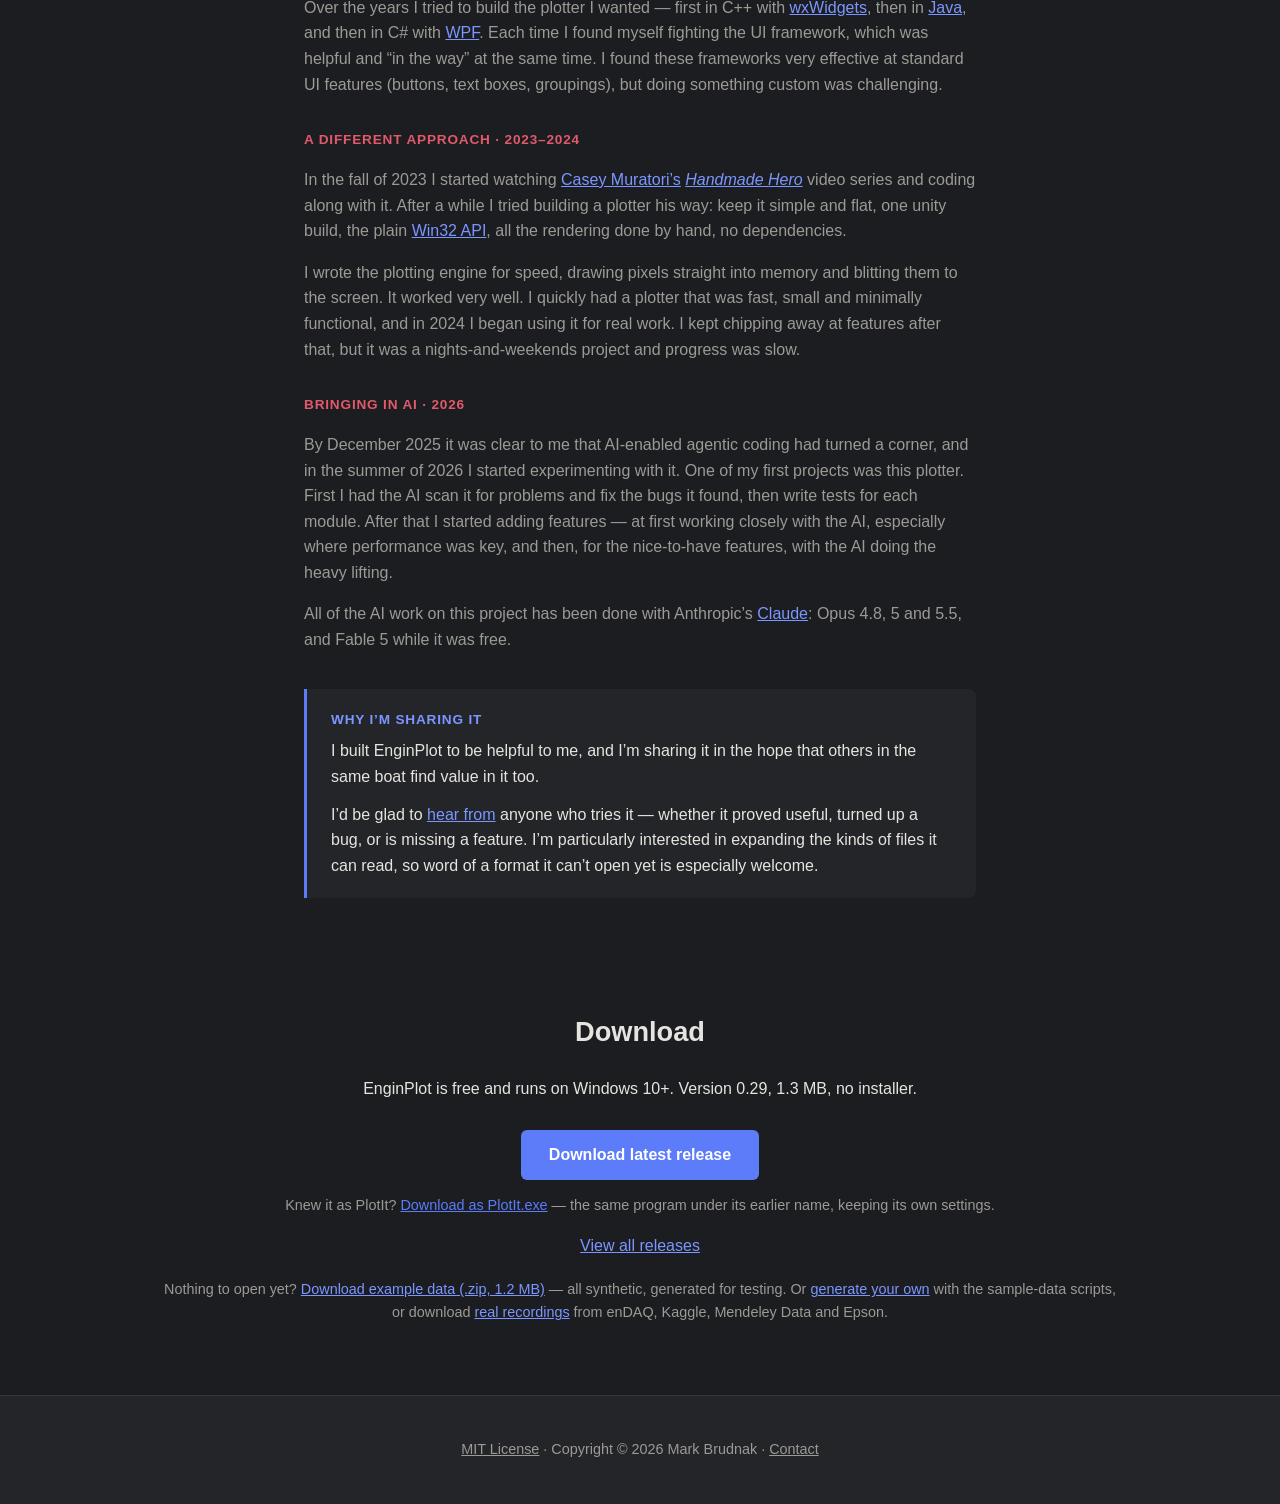
==== commit ad2e043d: "Point to public vibration recordings for real example data The Sample Data page gains a "Real record" ====
--- a/index.html
+++ b/index.html
@@ -181,7 +181,9 @@
         <p><a href="releases.html">View all releases</a></p>
         <p class="download-sub">Nothing to open yet? <a href="downloads/enginplot-example-data.zip" download>Download example data (.zip, 1.2&nbsp;MB)</a>
            &mdash; all synthetic, generated for testing. Or
-           <a href="sample-data.html">generate your own</a> with the sample-data scripts.</p>
+           <a href="sample-data.html">generate your own</a> with the sample-data scripts, or
+           download <a href="sample-data.html#elsewhere">real recordings</a> from enDAQ, Kaggle,
+           Mendeley Data and Epson.</p>
     </section>
 
     <footer>
--- a/styles.css
+++ b/styles.css
@@ -283,6 +283,16 @@
     max-width: 720px;
 }
 
+.sample-subhead {
+    margin: 48px 0 8px;
+    text-align: center;
+    font-size: 1.3rem;
+}
+
+.release-row-info h3 a {
+    color: inherit;
+}
+
 #changelog, #license, #releases {
     max-width: 720px;
 }
